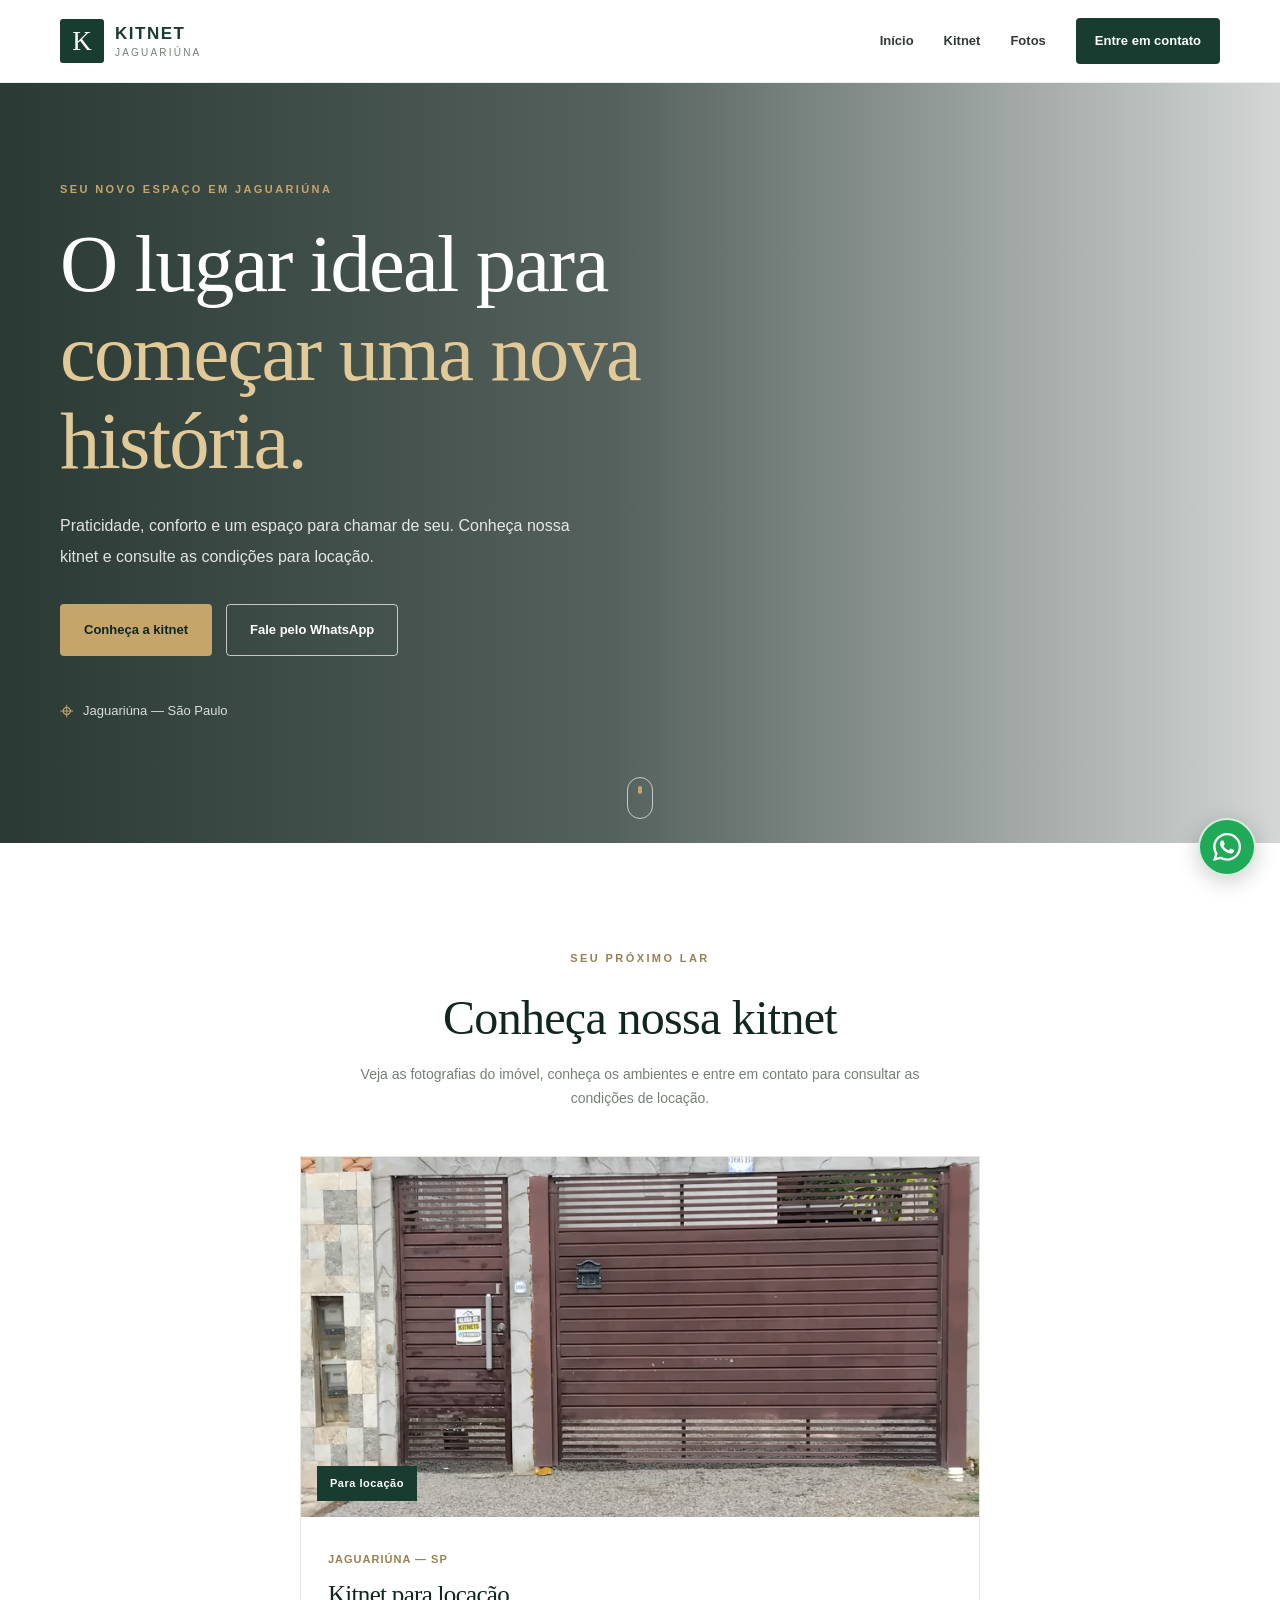
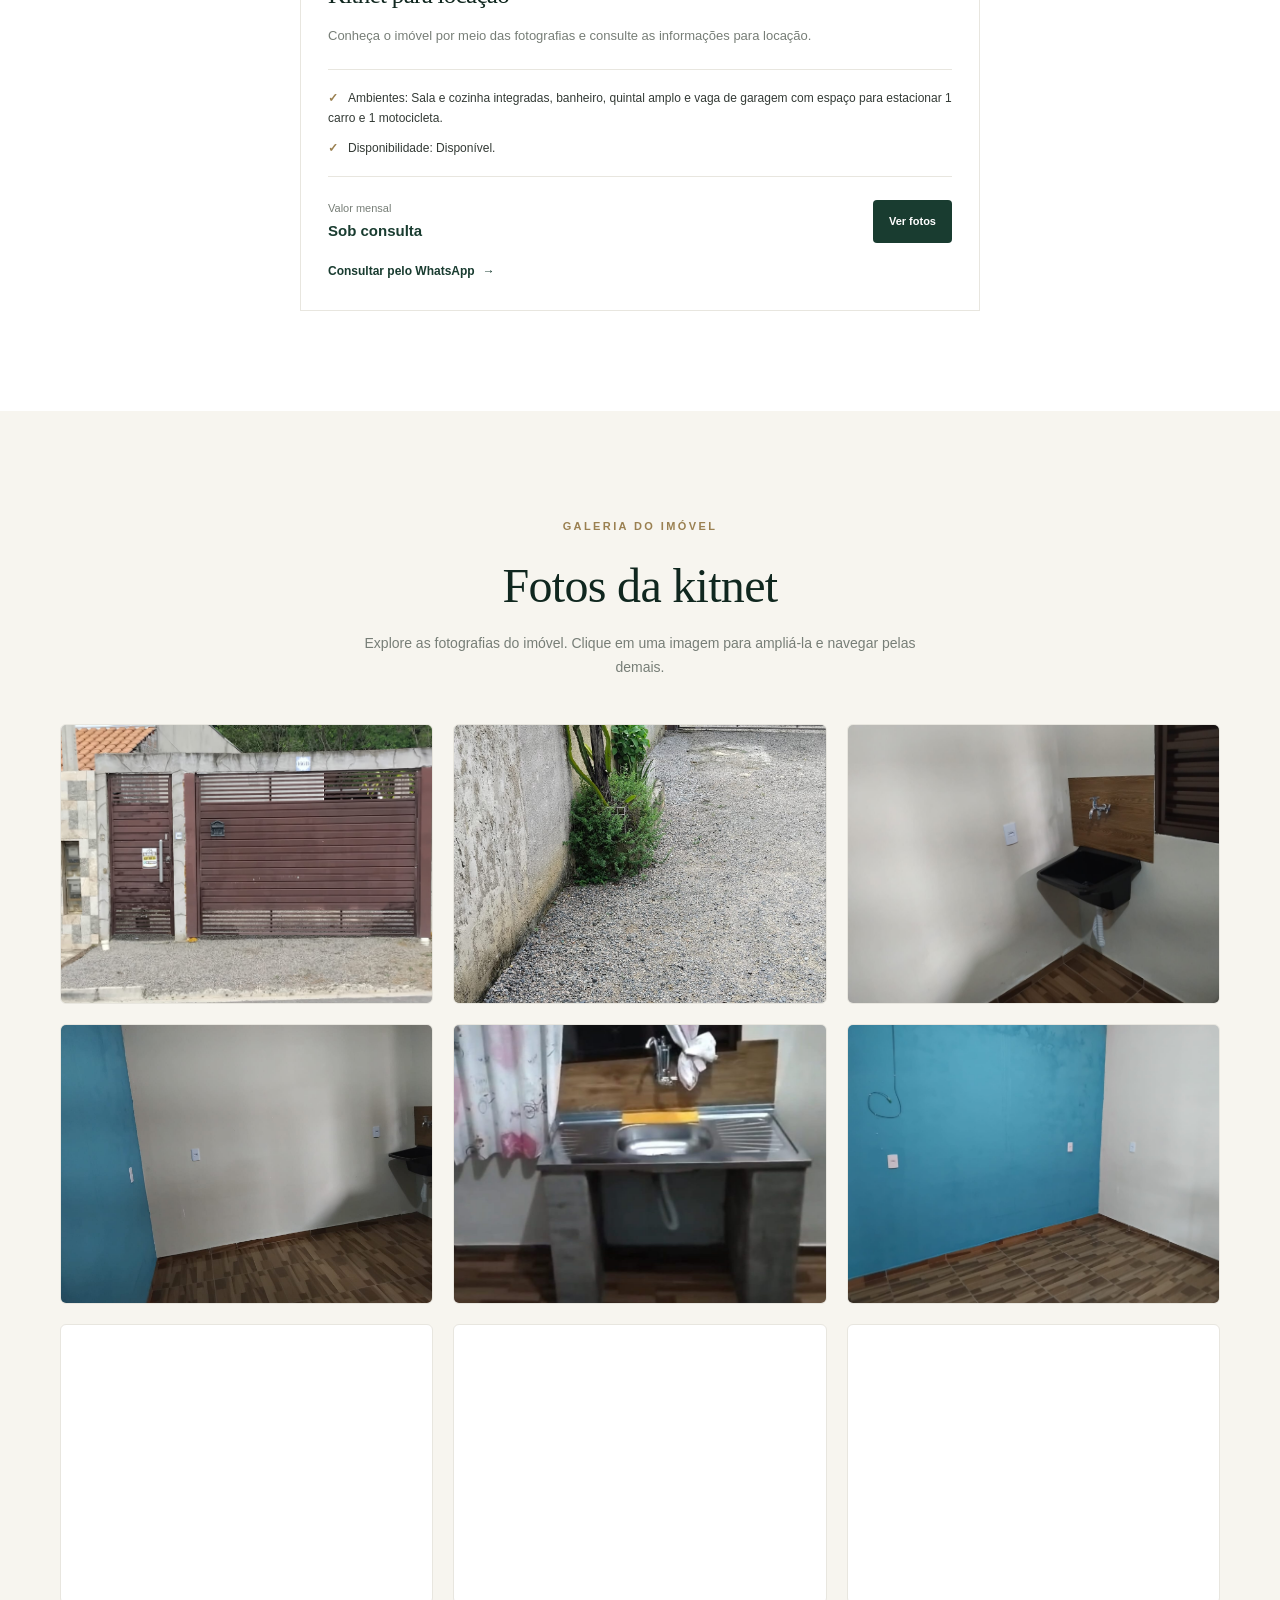
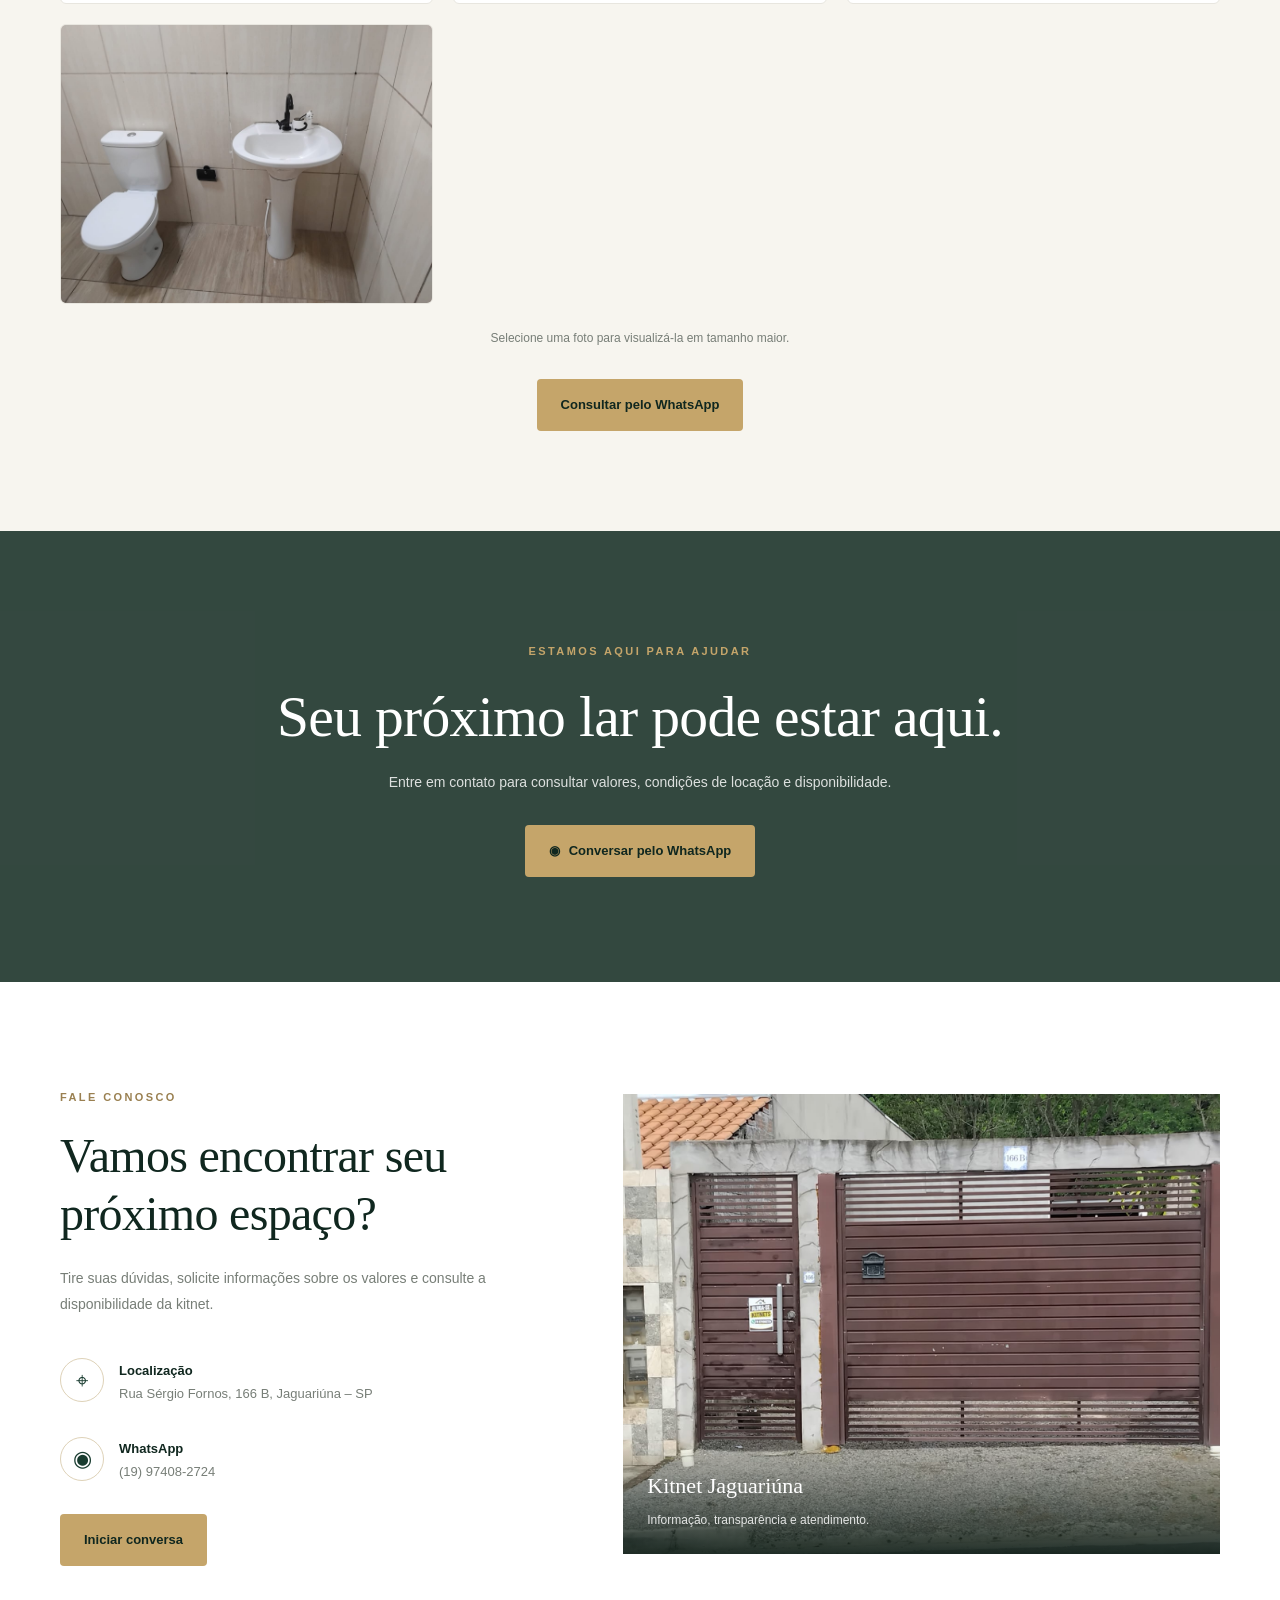
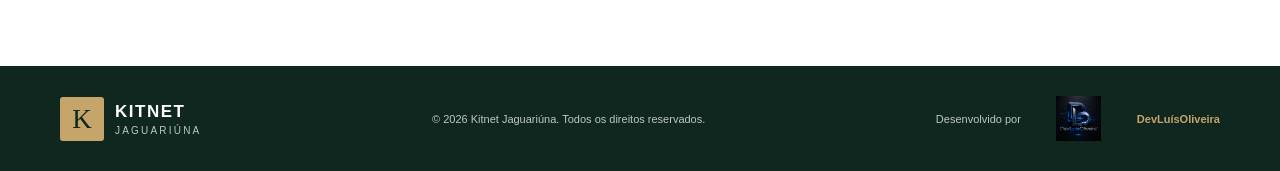
==== index.html @ 15547a01 "Publicação inicial do site Kitnet Jaguariúna" ====
<!DOCTYPE html>
<html lang="pt-BR">
<head>
  <meta charset="UTF-8">
  <meta name="viewport" content="width=device-width, initial-scale=1.0">
  <link rel="icon" type="image/jpeg" sizes="32x32" href="images/DevLuisOliveira.png">

  <title>Kitnet Jaguariúna | Seu próximo lar</title>

  <meta
    name="description"
    content="Conheça nossa kitnet para locação em Jaguariúna, SP. Confira as fotos e consulte as condições de locação pelo WhatsApp."
  >

  <meta name="theme-color" content="#14231e">

  <link rel="stylesheet" href="style.css">
  <script src="script.js" defer></script>
</head>

<body>

  <!-- CABEÇALHO -->
  <header class="header" id="topo">
    <div class="container header-content">

      <a href="#inicio" class="logo" aria-label="Kitnet Jaguariúna - Início">
        <span class="logo-icon">K</span>
        <span>
          <strong>KITNET</strong>
          <small>JAGUARIÚNA</small>
        </span>
      </a>

      <button
        type="button"
        class="menu-toggle"
        id="menu-toggle"
        aria-label="Abrir menu"
        aria-expanded="false"
        aria-controls="nav-menu"
      >
        <span></span>
        <span></span>
        <span></span>
      </button>

      <nav class="nav-menu" id="nav-menu" aria-label="Navegação principal">
        <a href="#inicio">Início</a>
        <a href="#imoveis">Kitnet</a>
        <a href="#galeria">Fotos</a>
        <a href="#contato" class="nav-contact">Entre em contato</a>
      </nav>

    </div>
  </header>

  <main>

    <!-- DESTAQUE PRINCIPAL -->
    <section class="hero parallax" id="inicio">
      <div class="hero-overlay"></div>

      <div class="container hero-content">

        <span class="eyebrow">SEU NOVO ESPAÇO EM JAGUARIÚNA</span>

        <h1>
          O lugar ideal para
          <span>começar uma nova história.</span>
        </h1>

        <p>
          Praticidade, conforto e um espaço para chamar de seu.
          Conheça nossa kitnet e consulte as condições para locação.
        </p>

        <div class="hero-buttons">

          <a href="#imoveis" class="btn btn-primary">
            Conheça a kitnet
          </a>

          <a
            href="https://wa.me/5519974082724"
            class="btn btn-outline"
            target="_blank"
            rel="noopener noreferrer"
          >
            Fale pelo WhatsApp
          </a>

        </div>

        <div class="hero-location">
          <span aria-hidden="true">⌖</span>
          Jaguariúna — São Paulo
        </div>

      </div>

      <a
        href="#imoveis"
        class="scroll-indicator"
        aria-label="Conhecer a kitnet"
      >
        <span></span>
      </a>
    </section>

    <!-- ÚNICA KITNET PARA LOCAÇÃO -->
    <section class="section properties-section" id="imoveis">
      <div class="container">

        <div class="section-heading">
          <span class="eyebrow eyebrow-dark">SEU PRÓXIMO LAR</span>

          <h2>Conheça nossa kitnet</h2>

          <p>
            Veja as fotografias do imóvel, conheça os ambientes
            e entre em contato para consultar as condições de locação.
          </p>
        </div>

        <div class="properties-grid">

          <article class="property-card">

            <a
              href="#galeria"
              class="property-image"
              aria-label="Ver todas as fotos da kitnet"
            >
              <img
                src="images/kitnet1.jpg"
                alt="Kitnet para locação em Jaguariúna"
                loading="lazy"
              >

              <span class="property-label">Para locação</span>
            </a>

            <div class="property-content">

              <span class="property-location">
                Jaguariúna — SP
              </span>

              <h3>Kitnet para locação</h3>

              <p>
                Conheça o imóvel por meio das fotografias
                e consulte as informações para locação.
              </p>

              <ul class="property-details">
                <li>Ambientes: Sala e cozinha integradas, banheiro, quintal amplo e vaga de garagem com espaço para estacionar 1 carro e 1 motocicleta.</li>
                <li>Disponibilidade: Disponível.</li>
              </ul>

              <div class="property-footer">

                <div class="property-price">
                  <small>Valor mensal</small>
                  <strong>Sob consulta</strong>
                </div>

                <a class="btn btn-card" href="#galeria">
                  Ver fotos
                </a>

              </div>

              <a
                class="text-link"
                href="https://wa.me/5519974082724?text=Ol%C3%A1%21%20Gostaria%20de%20informa%C3%A7%C3%B5es%20sobre%20a%20kitnet%20em%20Jaguari%C3%BAna."
                target="_blank"
                rel="noopener noreferrer"
              >
                Consultar pelo WhatsApp <span>→</span>
              </a>

            </div>
          </article>

        </div>
      </div>
    </section>

    <!-- GALERIA DE FOTOS -->
    <section class="section gallery-section" id="galeria">
      <div class="container">

        <div class="section-heading">
          <span class="eyebrow eyebrow-dark">GALERIA DO IMÓVEL</span>

          <h2>Fotos da kitnet</h2>

          <p>
            Explore as fotografias do imóvel.
            Clique em uma imagem para ampliá-la e navegar pelas demais.
          </p>
        </div>

        <!-- O JavaScript adiciona as sete fotos automaticamente aqui. -->
        <div
          id="gallery-grid"
          class="gallery-grid"
          aria-label="Fotografias da kitnet"
        ></div>

        <p class="gallery-note">
          Selecione uma foto para visualizá-la em tamanho maior.
        </p>

        <div style="text-align: center; margin-top: 30px;">
          <a
            href="https://wa.me/5519974082724?text=Ol%C3%A1%21%20Gostaria%20de%20informa%C3%A7%C3%B5es%20sobre%20a%20kitnet%20em%20Jaguari%C3%BAna."
            class="btn btn-primary"
            target="_blank"
            rel="noopener noreferrer"
          >
            Consultar pelo WhatsApp
          </a>
        </div>

      </div>
    </section>

    <!-- VISUALIZADOR DE FOTOS AMPLIADAS -->
    <div
      id="photo-viewer"
      class="photo-viewer"
      role="dialog"
      aria-modal="true"
      aria-label="Visualizador de fotos da kitnet"
      aria-hidden="true"
      hidden
    >

      <button
        type="button"
        id="photo-close"
        class="photo-close"
        aria-label="Fechar foto"
      >×</button>

      <button
        type="button"
        id="photo-prev"
        class="photo-nav photo-prev"
        aria-label="Foto anterior"
      >&#10094;</button>

      <figure class="photo-figure">

        <img id="photo-large" src="" alt="">

        <figcaption id="photo-counter"></figcaption>

      </figure>

      <button
        type="button"
        id="photo-next"
        class="photo-nav photo-next"
        aria-label="Próxima foto"
      >&#10095;</button>

    </div>

    <!-- CHAMADA PARA CONTATO -->
    <section class="contact-banner parallax">
      <div class="contact-banner-overlay"></div>

      <div class="container contact-banner-content">

        <span class="eyebrow">ESTAMOS AQUI PARA AJUDAR</span>

        <h2>Seu próximo lar pode estar aqui.</h2>

        <p>
          Entre em contato para consultar valores,
          condições de locação e disponibilidade.
        </p>

        <a
          href="https://wa.me/5519974082724?text=Ol%C3%A1%21%20Gostaria%20de%20informa%C3%A7%C3%B5es%20sobre%20a%20kitnet%20em%20Jaguari%C3%BAna."
          class="btn btn-primary"
          target="_blank"
          rel="noopener noreferrer"
        >
          <span aria-hidden="true">◉</span>
          Conversar pelo WhatsApp
        </a>

      </div>
    </section>

    <!-- CONTATO -->
    <section class="section contact-section" id="contato">
      <div class="container contact-grid">

        <div class="contact-info">

          <span class="eyebrow eyebrow-dark">FALE CONOSCO</span>

          <h2>Vamos encontrar seu próximo espaço?</h2>

          <p>
            Tire suas dúvidas, solicite informações sobre os valores
            e consulte a disponibilidade da kitnet.
          </p>

          <!-- LOCALIZAÇÃO CLICÁVEL: ABRE O GOOGLE MAPS -->
          <a
            href="https://www.google.com/maps/search/?api=1&query=Rua+Sergio+Fornos%2C+166+B%2C+Jaguariuna%2C+SP"
            class="contact-detail location-link"
            target="_blank"
            rel="noopener noreferrer"
            aria-label="Abrir Rua Sérgio Fornos, 166 B, Jaguariúna, SP no Google Maps"
          >
            <span class="contact-icon" aria-hidden="true">⌖</span>

            <div>
              <strong>Localização</strong>
              <p>Rua Sérgio Fornos, 166 B, Jaguariúna – SP</p>
            </div>
          </a>

          <!-- WHATSAPP -->
          <div class="contact-detail">
            <span class="contact-icon" aria-hidden="true">◉</span>

            <div>
              <strong>WhatsApp</strong>
              <p>(19) 97408-2724</p>
            </div>
          </div>

          <a
            href="https://wa.me/5519974082724"
            class="btn btn-primary"
            target="_blank"
            rel="noopener noreferrer"
          >
            Iniciar conversa
          </a>

        </div>

        <div class="contact-image">

          <img
            src="images/kitnet1.jpg"
            alt="Foto da kitnet para locação em Jaguariúna"
            loading="lazy"
          >

          <div class="contact-image-caption">
            <strong>Kitnet Jaguariúna</strong>
            <span>Informação, transparência e atendimento.</span>
          </div>

        </div>

      </div>
    </section>

  </main>

  <!-- RODAPÉ -->
  <footer class="footer">
    <div class="container footer-content">

      <a href="#inicio" class="logo footer-logo">
        <span class="logo-icon">K</span>

        <span>
          <strong>KITNET</strong>
          <small>JAGUARIÚNA</small>
        </span>
      </a>

      <p>
        © <span id="current-year"></span>
        Kitnet Jaguariúna. Todos os direitos reservados.
      </p>

      <a
        href="https://webdevluisoliveira.vercel.app/"
        target="_blank"
        rel="noopener noreferrer"
        class="footer-credit developer-credit"
        aria-label="Portfólio do desenvolvedor DevLuisOliveira"
      >
        Desenvolvido por

        <img
          src="images/DevLuisOliveira.png"
          alt="Logotipo DevLuisOliveira"
          loading="lazy"
        >

        <strong>DevLuísOliveira</strong>
      </a>

    </div>
  </footer>

  <!-- BOTÃO FLUTUANTE DO WHATSAPP -->
  <a
    href="https://wa.me/5519974082724?text=Ol%C3%A1%21%20Vim%20pelo%20site%20Kitnet%20Jaguari%C3%BAna."
    class="whatsapp-float"
    target="_blank"
    rel="noopener noreferrer"
    aria-label="Entre em contato pelo WhatsApp"
  >

    <svg
      viewBox="0 0 24 24"
      width="27"
      height="27"
      fill="currentColor"
      aria-hidden="true"
    >
      <path d="M20.52 3.48A11.83 11.83 0 0 0 12.08 0C5.5 0 .15 5.35.15 11.93c0 2.1.55 4.15 1.6 5.96L0 24l6.28-1.65a11.9 11.9 0 0 0 5.79 1.47h.01c6.58 0 11.93-5.35 11.93-11.93 0-3.19-1.24-6.19-3.49-8.41ZM12.08 21.8a9.87 9.87 0 0 1-5.03-1.38l-.36-.21-3.73.98.99-3.64-.24-.37a9.83 9.83 0 0 1-1.51-5.25c0-5.46 4.44-9.9 9.9-9.9a9.82 9.82 0 0 1 7 2.9 9.82 9.82 0 0 1 2.9 7c0 5.46-4.44 9.87-9.92 9.87Zm5.43-7.4c-.3-.15-1.77-.87-2.04-.97-.27-.1-.47-.15-.67.15-.2.3-.77.97-.95 1.17-.17.2-.35.22-.65.07-.3-.15-1.26-.46-2.4-1.47-.88-.78-1.48-1.75-1.65-2.05-.18-.3-.02-.46.13-.61.13-.13.3-.35.45-.52.15-.18.2-.3.3-.5.1-.2.05-.37-.03-.52-.08-.15-.67-1.62-.92-2.22-.24-.58-.49-.5-.67-.51h-.57c-.2 0-.52.07-.8.37-.28.3-1.04 1.02-1.04 2.49s1.07 2.89 1.22 3.09c.15.2 2.1 3.2 5.08 4.48.71.3 1.27.48 1.7.61.71.23 1.36.2 1.87.12.57-.08 1.77-.72 2.02-1.42.25-.7.25-1.3.17-1.42-.07-.13-.27-.2-.57-.35Z"/>
    </svg>

  </a>

</body>
</html>
---- style.css ----
/* =========================================
   KITNET JAGUARIÚNA
   Desenvolvido por DevLuisOliveira
   CSS alinhado ao index.html + galeria
========================================= */

/* 1. CONFIGURAÇÕES GERAIS */

:root {
  --green: #193c30;
  --green-dark: #10271f;
  --green-light: #285542;
  --gold: #c5a56a;
  --cream: #f7f5ef;
  --white: #ffffff;
  --text: #333a35;
  --muted: #777e77;
  --border: #e8e6df;
  --shadow: 0 15px 45px rgba(20, 40, 30, 0.09);
  --radius: 12px;
  --container: 1160px;
}

* {
  box-sizing: border-box;
  margin: 0;
  padding: 0;
}

html {
  scroll-behavior: smooth;
  scroll-padding-top: 90px;
}

body {
  font-family: Arial, Helvetica, sans-serif;
  color: var(--text);
  background: var(--white);
  line-height: 1.7;
  overflow-x: hidden;
}

img {
  display: block;
  max-width: 100%;
  height: auto;
}

a {
  color: inherit;
  text-decoration: none;
  -webkit-tap-highlight-color: transparent;
}

button {
  font: inherit;
  -webkit-tap-highlight-color: transparent;
}

.container {
  width: min(var(--container), calc(100% - 48px));
  margin-inline: auto;
}

.section {
  padding: 100px 0;
}

h1,
h2,
h3 {
  line-height: 1.2;
  letter-spacing: -0.7px;
}

h2 {
  font-size: clamp(2rem, 4vw, 3rem);
  font-weight: 700;
}

p {
  color: var(--muted);
}

::selection {
  background: var(--gold);
  color: var(--green-dark);
}


/* 2. CABEÇALHO */

.header {
  position: sticky;
  top: 0;
  z-index: 1000;
  background: rgba(255, 255, 255, 0.97);
  border-bottom: 1px solid rgba(20, 40, 30, 0.08);
  backdrop-filter: blur(12px);
}

.header-content {
  min-height: 82px;
  display: flex;
  align-items: center;
  justify-content: space-between;
  gap: 28px;
}

.logo {
  display: inline-flex;
  align-items: center;
  gap: 11px;
  flex-shrink: 0;
}

.logo-icon {
  width: 44px;
  height: 44px;
  display: grid;
  place-items: center;
  background: var(--green);
  color: var(--white);
  font-family: Georgia, serif;
  font-size: 27px;
  border-radius: 3px;
}

.logo > span:last-child {
  display: flex;
  flex-direction: column;
  line-height: 1.25;
}

.logo strong {
  color: var(--green);
  font-size: 17px;
  letter-spacing: 1.5px;
}

.logo small {
  margin-top: 3px;
  color: var(--muted);
  font-size: 10px;
  letter-spacing: 2.2px;
}

.nav-menu {
  display: flex;
  align-items: center;
  gap: 30px;
}

.nav-menu > a {
  font-size: 13px;
  font-weight: 600;
  color: var(--text);
  transition: color 0.25s ease;
}

.nav-menu > a:hover {
  color: var(--gold);
}

.nav-menu .nav-contact {
  padding: 12px 19px;
  color: var(--white);
  background: var(--green);
  border-radius: 4px;
}

.nav-menu .nav-contact:hover {
  color: var(--white);
  background: var(--green-light);
}

.menu-toggle {
  display: none;
  width: 44px;
  height: 44px;
  padding: 10px;
  border: 1px solid var(--border);
  border-radius: 5px;
  background: var(--white);
  cursor: pointer;
}

.menu-toggle span {
  display: block;
  width: 22px;
  height: 2px;
  margin: 5px auto;
  background: var(--green);
  transition: transform 0.25s ease, opacity 0.25s ease;
}

.menu-toggle.active span:first-child {
  transform: translateY(7px) rotate(45deg);
}

.menu-toggle.active span:nth-child(2) {
  opacity: 0;
}

.menu-toggle.active span:last-child {
  transform: translateY(-7px) rotate(-45deg);
}


/* 3. CAPA PRINCIPAL */

.parallax {
  background-repeat: no-repeat;
  background-position: center;
  background-size: cover;
  background-attachment: fixed;
}

.hero {
  position: relative;
  min-height: min(760px, calc(100svh - 82px));
  display: flex;
  align-items: center;
  background-image: url("https://images.unsplash.com/photo-1600607687939-ce8a6c25118c?auto=format&fit=crop&w=2000&q=90");
  color: var(--white);
  isolation: isolate;
}

.hero-overlay {
  position: absolute;
  inset: 0;
  z-index: -1;
  background: linear-gradient(
    90deg,
    rgba(12, 30, 23, 0.88) 0%,
    rgba(12, 30, 23, 0.70) 48%,
    rgba(12, 30, 23, 0.18) 100%
  );
}

.hero-content {
  padding-top: 70px;
  padding-bottom: 90px;
}

.eyebrow {
  display: inline-block;
  margin-bottom: 20px;
  color: var(--gold);
  font-size: 11px;
  font-weight: 700;
  letter-spacing: 2.4px;
  line-height: 1.8;
}

.hero h1 {
  max-width: 750px;
  margin-bottom: 25px;
  color: var(--white);
  font-family: Georgia, "Times New Roman", serif;
  font-size: clamp(2.7rem, 6.3vw, 5.1rem);
  font-weight: 400;
  line-height: 1.1;
  letter-spacing: -1.8px;
}

.hero h1 span {
  display: block;
  color: #e1c998;
}

.hero-content > p {
  max-width: 550px;
  margin-bottom: 32px;
  color: rgba(255, 255, 255, 0.86);
  font-size: 16px;
  line-height: 1.9;
}

.hero-buttons {
  display: flex;
  flex-wrap: wrap;
  gap: 14px;
}

.btn {
  min-height: 50px;
  display: inline-flex;
  align-items: center;
  justify-content: center;
  gap: 9px;
  padding: 14px 23px;
  border: 1px solid transparent;
  border-radius: 4px;
  font-size: 13px;
  font-weight: 700;
  text-align: center;
  cursor: pointer;
  transition:
    background 0.25s ease,
    color 0.25s ease,
    border-color 0.25s ease,
    transform 0.25s ease;
}

.btn:hover {
  transform: translateY(-2px);
}

.btn-primary {
  color: var(--green-dark);
  background: var(--gold);
}

.btn-primary:hover {
  background: #d7bd8a;
}

.btn-outline {
  color: var(--white);
  border-color: rgba(255, 255, 255, 0.7);
  background: transparent;
}

.btn-outline:hover {
  color: var(--green-dark);
  background: var(--white);
}

.hero-location {
  display: flex;
  align-items: center;
  gap: 9px;
  margin-top: 35px;
  color: rgba(255, 255, 255, 0.82);
  font-size: 13px;
}

.hero-location span {
  color: var(--gold);
  font-size: 24px;
}

.scroll-indicator {
  position: absolute;
  bottom: 24px;
  left: 50%;
  width: 26px;
  height: 42px;
  border: 1px solid rgba(255, 255, 255, 0.65);
  border-radius: 20px;
  transform: translateX(-50%);
}

.scroll-indicator span {
  position: absolute;
  top: 8px;
  left: 50%;
  width: 4px;
  height: 8px;
  border-radius: 4px;
  background: var(--gold);
  transform: translateX(-50%);
  animation: scroll-down 1.5s infinite;
}

@keyframes scroll-down {
  0% {
    opacity: 0;
    transform: translate(-50%, 0);
  }

  40% {
    opacity: 1;
  }

  100% {
    opacity: 0;
    transform: translate(-50%, 13px);
  }
}


/* 4. TÍTULOS DE SEÇÃO */

.section-heading {
  max-width: 720px;
  margin: 0 auto 45px;
  text-align: center;
}

.section-heading h2 {
  margin-bottom: 17px;
  color: var(--green-dark);
  font-family: Georgia, "Times New Roman", serif;
  font-weight: 400;
}

.section-heading p {
  max-width: 570px;
  margin: 0 auto;
  font-size: 14px;
}

.eyebrow-dark {
  color: #9a8051;
}


/* 5. CARTÃO DA KITNET */

.properties-section {
  background: var(--white);
}

.properties-grid {
  display: grid;
  grid-template-columns: minmax(0, 680px);
  justify-content: center;
  gap: 30px;
}

.property-card {
  overflow: hidden;
  border: 1px solid var(--border);
  background: var(--white);
  transition:
    transform 0.3s ease,
    box-shadow 0.3s ease;
}

.property-card:hover {
  transform: translateY(-5px);
  box-shadow: var(--shadow);
}

.property-image {
  position: relative;
  overflow: hidden;
  background: var(--cream);
}

.property-image img {
  width: 100%;
  height: 360px;
  object-fit: cover;
  transition: transform 0.5s ease;
}

.property-card:hover .property-image img {
  transform: scale(1.04);
}

.property-label {
  position: absolute;
  bottom: 16px;
  left: 16px;
  padding: 8px 13px;
  background: var(--green);
  color: var(--white);
  font-size: 11px;
  font-weight: 700;
  letter-spacing: 0.5px;
}

.property-content {
  padding: 27px;
}

.property-location {
  color: #9a8051;
  font-size: 11px;
  font-weight: 700;
  letter-spacing: 1px;
  text-transform: uppercase;
}

.property-content h3 {
  margin: 9px 0 14px;
  color: var(--green-dark);
  font-family: Georgia, serif;
  font-size: 25px;
  font-weight: 400;
}

.property-content > p {
  margin-bottom: 20px;
  font-size: 13px;
  line-height: 1.9;
}

.property-details {
  display: grid;
  gap: 9px;
  padding: 18px 0;
  border-top: 1px solid var(--border);
  border-bottom: 1px solid var(--border);
  list-style: none;
}

.property-details li {
  color: var(--text);
  font-size: 12px;
}

.property-details li::before {
  content: "✓";
  margin-right: 10px;
  color: #9a8051;
  font-weight: 700;
}

.property-footer {
  display: flex;
  align-items: center;
  justify-content: space-between;
  gap: 15px;
  padding-top: 22px;
}

.property-price {
  display: flex;
  flex-direction: column;
}

.property-price small {
  color: var(--muted);
  font-size: 11px;
}

.property-price strong {
  color: var(--green);
  font-size: 15px;
}

.btn-card {
  min-height: 43px;
  padding: 10px 15px;
  color: var(--white);
  background: var(--green);
  font-size: 11px;
}

.btn-card:hover {
  background: var(--green-light);
}

.properties-note {
  margin-top: 28px;
  font-size: 11px;
  text-align: center;
}

.text-link {
  display: inline-flex;
  align-items: center;
  gap: 8px;
  margin-top: 18px;
  color: var(--green);
  font-size: 12px;
  font-weight: 700;
  transition: color 0.2s ease;
}

.text-link:hover {
  color: var(--gold);
}


/* 6. GALERIA DE FOTOS */

.gallery-section {
  background: var(--cream);
}

.gallery-grid {
  display: grid;
  grid-template-columns: repeat(3, minmax(0, 1fr));
  gap: 20px;
}

.gallery-item {
  position: relative;
  overflow: hidden;
  padding: 0;
  border: 1px solid var(--border);
  border-radius: 6px;
  background: var(--white);
  cursor: pointer;
  aspect-ratio: 4 / 3;
}

.gallery-item img {
  width: 100%;
  height: 100%;
  object-fit: cover;
  transition: transform 0.35s ease;
}

.gallery-item:hover img,
.gallery-item:focus-visible img {
  transform: scale(1.06);
}

.gallery-item:focus-visible {
  outline: 3px solid var(--gold);
  outline-offset: 3px;
}

.gallery-note {
  margin-top: 24px;
  font-size: 12px;
  text-align: center;
}


/* Visualizador de fotos ampliadas */

.photo-viewer[hidden] {
  display: none !important;
}

.photo-viewer {
  position: fixed;
  inset: 0;
  z-index: 2000;
  display: flex;
  align-items: center;
  justify-content: center;
  padding: 65px 75px;
  background: rgba(0, 0, 0, 0.94);
}

.photo-figure {
  display: flex;
  flex-direction: column;
  align-items: center;
  gap: 14px;
  max-width: 100%;
  max-height: 100%;
}

.photo-figure img {
  display: block;
  max-width: 100%;
  max-height: calc(100vh - 150px);
  width: auto;
  height: auto;
  object-fit: contain;
}

.photo-figure figcaption {
  color: var(--white);
  font-size: 13px;
  text-align: center;
}

.photo-close,
.photo-nav {
  position: absolute;
  z-index: 2;
  display: grid;
  place-items: center;
  border: 0;
  color: var(--white);
  background: rgba(255, 255, 255, 0.12);
  cursor: pointer;
  transition: background 0.2s ease;
}

.photo-close:hover,
.photo-nav:hover {
  background: rgba(255, 255, 255, 0.25);
}

.photo-close {
  top: 18px;
  right: 24px;
  width: 46px;
  height: 46px;
  border-radius: 50%;
  font-size: 34px;
  line-height: 1;
}

.photo-nav {
  top: 50%;
  width: 48px;
  height: 58px;
  border-radius: 5px;
  font-size: 23px;
  transform: translateY(-50%);
}

.photo-prev {
  left: 18px;
}

.photo-next {
  right: 18px;
}


/* 7. BANNER DE CONTATO */

.contact-banner {
  position: relative;
  padding: 105px 0;
  background-image: url("https://images.unsplash.com/photo-1600607687920-4e2a09cf159d?auto=format&fit=crop&w=2000&q=90");
  background-position: center;
  background-size: cover;
  isolation: isolate;
}

.contact-banner-overlay {
  position: absolute;
  inset: 0;
  z-index: -1;
  background: rgba(13, 37, 27, 0.84);
}

.contact-banner-content {
  text-align: center;
}

.contact-banner h2 {
  max-width: 750px;
  margin: 0 auto 20px;
  color: var(--white);
  font-family: Georgia, serif;
  font-size: clamp(2.1rem, 4.5vw, 3.6rem);
  font-weight: 400;
}

.contact-banner p {
  max-width: 600px;
  margin: 0 auto 30px;
  color: rgba(255, 255, 255, 0.83);
  font-size: 14px;
}

.contact-banner .btn {
  display: inline-flex;
}


/* 8. CONTATO */

.contact-grid {
  display: grid;
  grid-template-columns: 0.9fr 1.1fr;
  align-items: center;
  gap: 75px;
}

.contact-info h2 {
  margin-bottom: 22px;
  color: var(--green-dark);
  font-family: Georgia, serif;
  font-weight: 400;
}

.contact-info > p {
  margin-bottom: 30px;
  font-size: 14px;
  line-height: 1.9;
}

.contact-detail {
  display: flex;
  align-items: center;
  gap: 15px;
  margin-bottom: 21px;
}

.contact-icon {
  width: 44px;
  height: 44px;
  display: grid;
  flex-shrink: 0;
  place-items: center;
  border: 1px solid #ded2b8;
  border-radius: 50%;
  color: var(--green);
  font-size: 22px;
}

.contact-detail strong {
  color: var(--green-dark);
  font-size: 13px;
}

.contact-detail p {
  font-size: 13px;
}

.contact-info > .btn {
  margin-top: 10px;
}

.contact-image {
  position: relative;
  min-width: 0;
  background: var(--cream);
}

.contact-image > img {
  width: 100%;
  height: 460px;
  object-fit: cover;
}

.contact-image-caption {
  position: absolute;
  right: 0;
  bottom: 0;
  left: 0;
  display: flex;
  flex-direction: column;
  gap: 5px;
  padding: 24px;
  background: linear-gradient(
    transparent,
    rgba(10, 25, 19, 0.9)
  );
  color: var(--white);
}

.contact-image-caption strong {
  font-family: Georgia, serif;
  font-size: 22px;
  font-weight: 400;
}

.contact-image-caption span {
  color: rgba(255, 255, 255, 0.85);
  font-size: 12px;
}


/* 9. RODAPÉ */

.footer {
  padding: 30px 0;
  background: var(--green-dark);
}

.footer-content {
  display: flex;
  align-items: center;
  justify-content: space-between;
  gap: 25px;
}

.footer-logo .logo-icon {
  color: var(--green-dark);
  background: var(--gold);
}

.footer-logo strong {
  color: var(--white);
}

.footer-logo small {
  color: #bdc8c0;
}

.footer-content > p {
  color: #bdc8c0;
  font-size: 11px;
  text-align: center;
}

.footer-credit {
  color: #bdc8c0;
  font-size: 11px;
}

.footer-credit strong {
  color: var(--gold);
}

.footer-developer-logo {
  width: 150px;
  max-width: 100%;
  height: auto;
  object-fit: contain;
  transition: transform 0.25s ease;
}

.footer-developer-logo:hover {
  transform: scale(1.04);
}

.developer-credit {
  display: flex;
  align-items: center;
  justify-content: center;
  gap: 8px;
  flex-wrap: wrap;
}

.developer-credit img {
  width: 100px;
  max-height: 45px;
  object-fit: contain;
}


/* 10. BOTÃO FLUTUANTE WHATSAPP */

.whatsapp-float {
  position: fixed;
  right: 24px;
  bottom: 24px;
  z-index: 900;
  width: 58px;
  height: 58px;
  display: grid;
  place-items: center;
  border: 2px solid rgba(255, 255, 255, 0.8);
  border-radius: 50%;
  background: #20a957;
  color: var(--white);
  box-shadow: 0 5px 22px rgba(0, 0, 0, 0.2);
  transition:
    transform 0.25s ease,
    background 0.25s ease;
}

.whatsapp-float:hover {
  transform: translateY(-4px);
  background: #168743;
}

.whatsapp-float svg {
  width: 28px;
  height: 28px;
}


/* 11. RESPONSIVIDADE: TABLETS */

@media (max-width: 950px) {
  .nav-menu {
    gap: 17px;
  }

  .nav-menu > a {
    font-size: 12px;
  }

  .contact-grid {
    gap: 45px;
  }

  .footer-content {
    flex-wrap: wrap;
  }
}


/* 12. RESPONSIVIDADE: CELULARES */

@media (max-width: 760px) {
  .container {
    width: min(calc(100% - 36px), var(--container));
  }

  .section {
    padding: 72px 0;
  }

  .header-content {
    min-height: 72px;
  }

  .menu-toggle {
    display: block;
  }

  .nav-menu {
    position: absolute;
    top: 100%;
    right: 0;
    left: 0;
    display: none;
    align-items: stretch;
    gap: 0;
    padding: 12px 18px 22px;
    border-bottom: 1px solid var(--border);
    background: var(--white);
    box-shadow: 0 14px 20px rgba(0, 0, 0, 0.06);
  }

  .nav-menu.open {
    display: flex;
    flex-direction: column;
  }

  .nav-menu > a {
    padding: 13px 8px;
    font-size: 14px;
  }

  .nav-menu .nav-contact {
    margin-top: 8px;
    padding: 13px;
    text-align: center;
  }

  .hero {
    min-height: min(740px, calc(100svh - 72px));
    background-attachment: scroll;
    background-position: center;
  }

  .hero-overlay {
    background: rgba(12, 30, 23, 0.73);
  }

  .hero-content {
    padding-top: 65px;
    padding-bottom: 85px;
  }

  .hero h1 {
    font-size: clamp(2.5rem, 10vw, 4rem);
  }

  .hero-content > p {
    font-size: 14px;
  }

  .hero-buttons {
    flex-direction: column;
    align-items: stretch;
    max-width: 340px;
  }

  .hero-buttons .btn {
    width: 100%;
  }

  .properties-grid {
    grid-template-columns: minmax(0, 1fr);
  }

  .property-image img {
    height: 260px;
  }

  .gallery-grid {
    grid-template-columns: repeat(2, minmax(0, 1fr));
    gap: 12px;
  }

  .contact-grid {
    grid-template-columns: 1fr;
    gap: 45px;
  }

  .contact-banner {
    padding: 75px 0;
    background-attachment: scroll;
  }

  .contact-image > img {
    height: 340px;
  }

  .footer-content {
    flex-direction: column;
    gap: 22px;
    text-align: center;
  }

  .footer-content > p {
    max-width: 300px;
  }

  .footer-developer-logo {
    width: 135px;
  }

  .whatsapp-float {
    right: 16px;
    bottom: 16px;
    width: 54px;
    height: 54px;
  }

  /* Visualizador de fotos no celular */

  .photo-viewer {
    padding: 65px 12px;
  }

  .photo-figure img {
    max-height: calc(100vh - 160px);
  }

  .photo-nav {
    top: auto;
    bottom: 12px;
    width: 48px;
    height: 44px;
    transform: none;
  }

  .photo-prev {
    left: calc(50% - 58px);
  }

  .photo-next {
    right: calc(50% - 58px);
  }

  .photo-close {
    top: 12px;
    right: 12px;
  }
}


/* 13. CELULARES PEQUENOS */

@media (max-width: 380px) {
  .container {
    width: calc(100% - 28px);
  }

  .logo strong {
    font-size: 15px;
  }

  .logo small {
    font-size: 9px;
  }

  .hero h1 {
    font-size: 2.35rem;
  }

  .property-footer {
    align-items: flex-start;
    flex-direction: column;
  }

  .property-footer .btn {
    width: 100%;
  }

  .gallery-grid {
    grid-template-columns: 1fr;
  }
}


/* 14. ACESSIBILIDADE: MENOS ANIMAÇÃO */

@media (prefers-reduced-motion: reduce) {
  *,
  *::before,
  *::after {
    scroll-behavior: auto !important;
    animation-duration: 0.01ms !important;
    animation-iteration-count: 1 !important;
    transition-duration: 0.01ms !important;
  }
}


/* 15. LOCALIZAÇÃO CLICÁVEL: GOOGLE MAPS */

.location-link {
  width: fit-content;
  max-width: 100%;
  padding: 8px;
  margin-left: -8px;
  border-radius: 6px;
  color: inherit;
  transition: background 0.2s ease;
}

.location-link:hover {
  background: var(--cream);
}

.location-link:hover strong {
  color: var(--green-light);
}

.location-link:focus-visible {
  outline: 2px solid var(--gold);
  outline-offset: 3px;
}

.location-link p {
  overflow-wrap: anywhere;
}
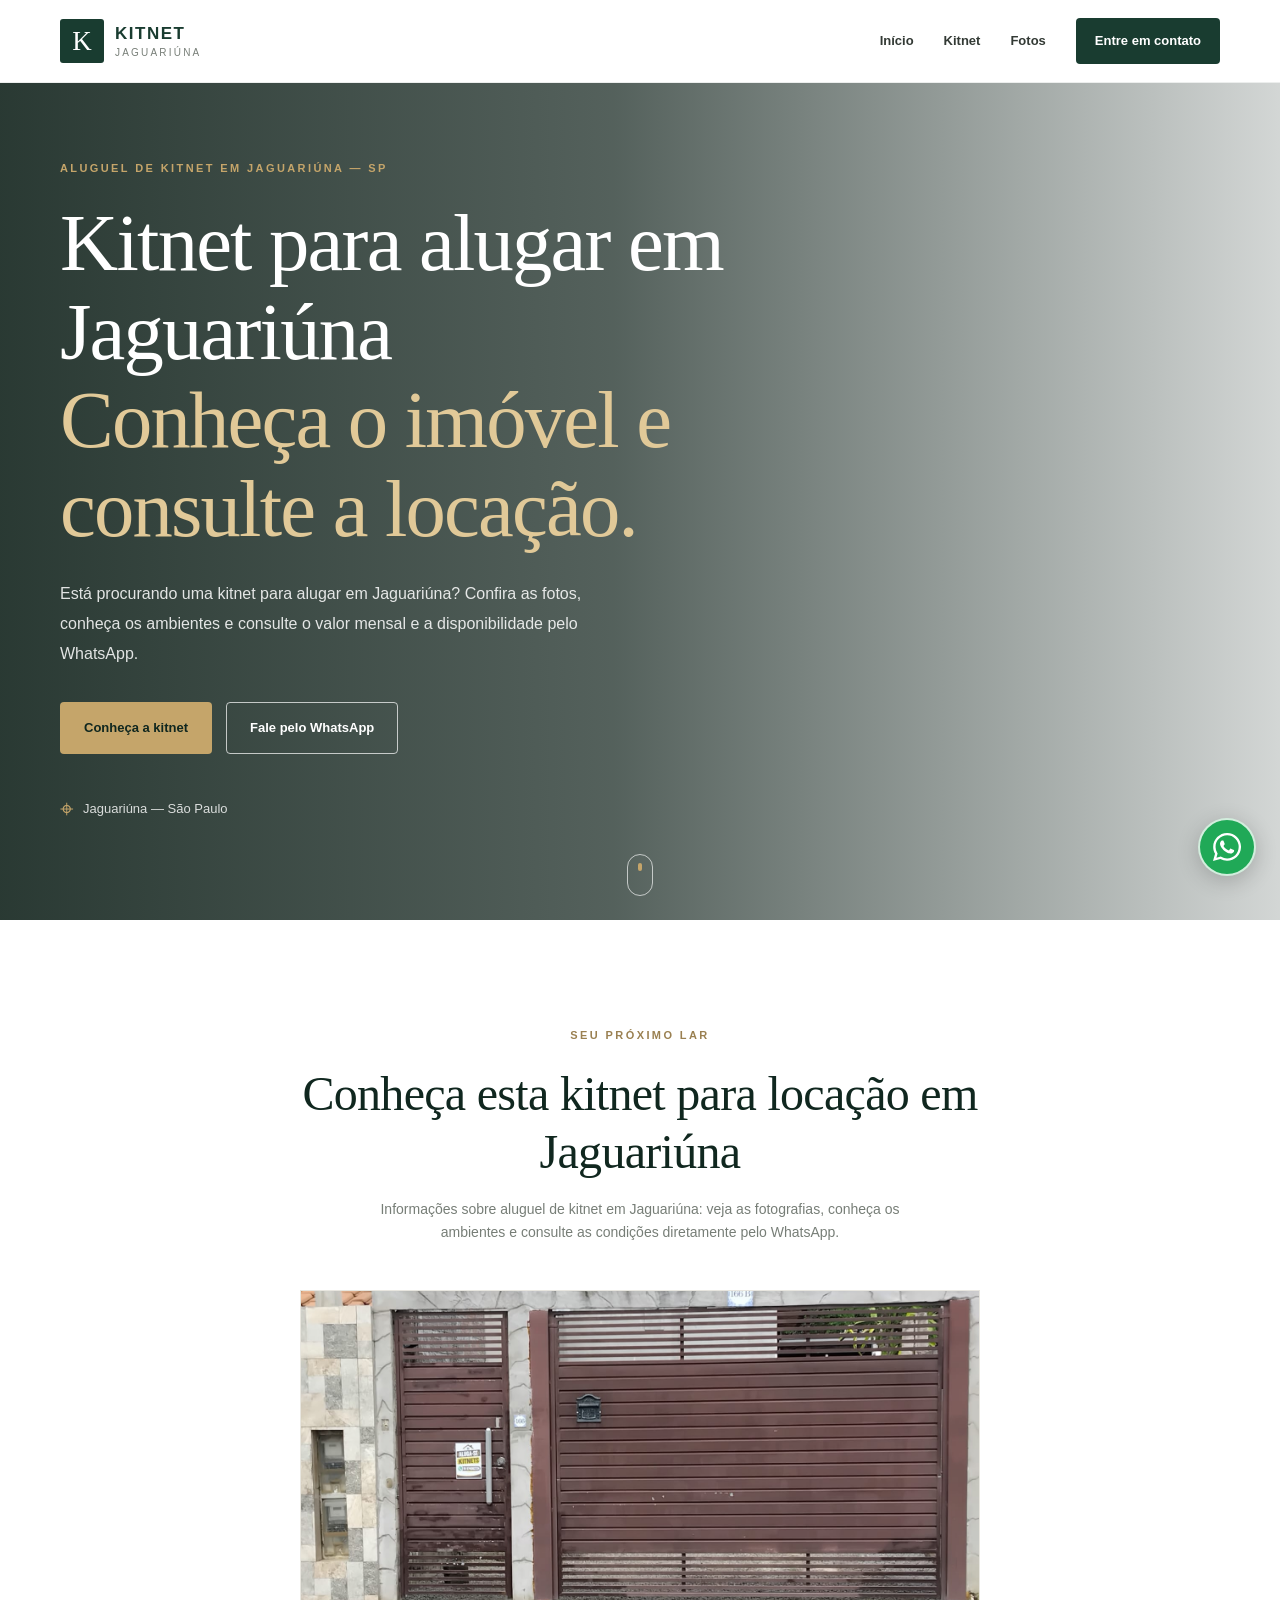
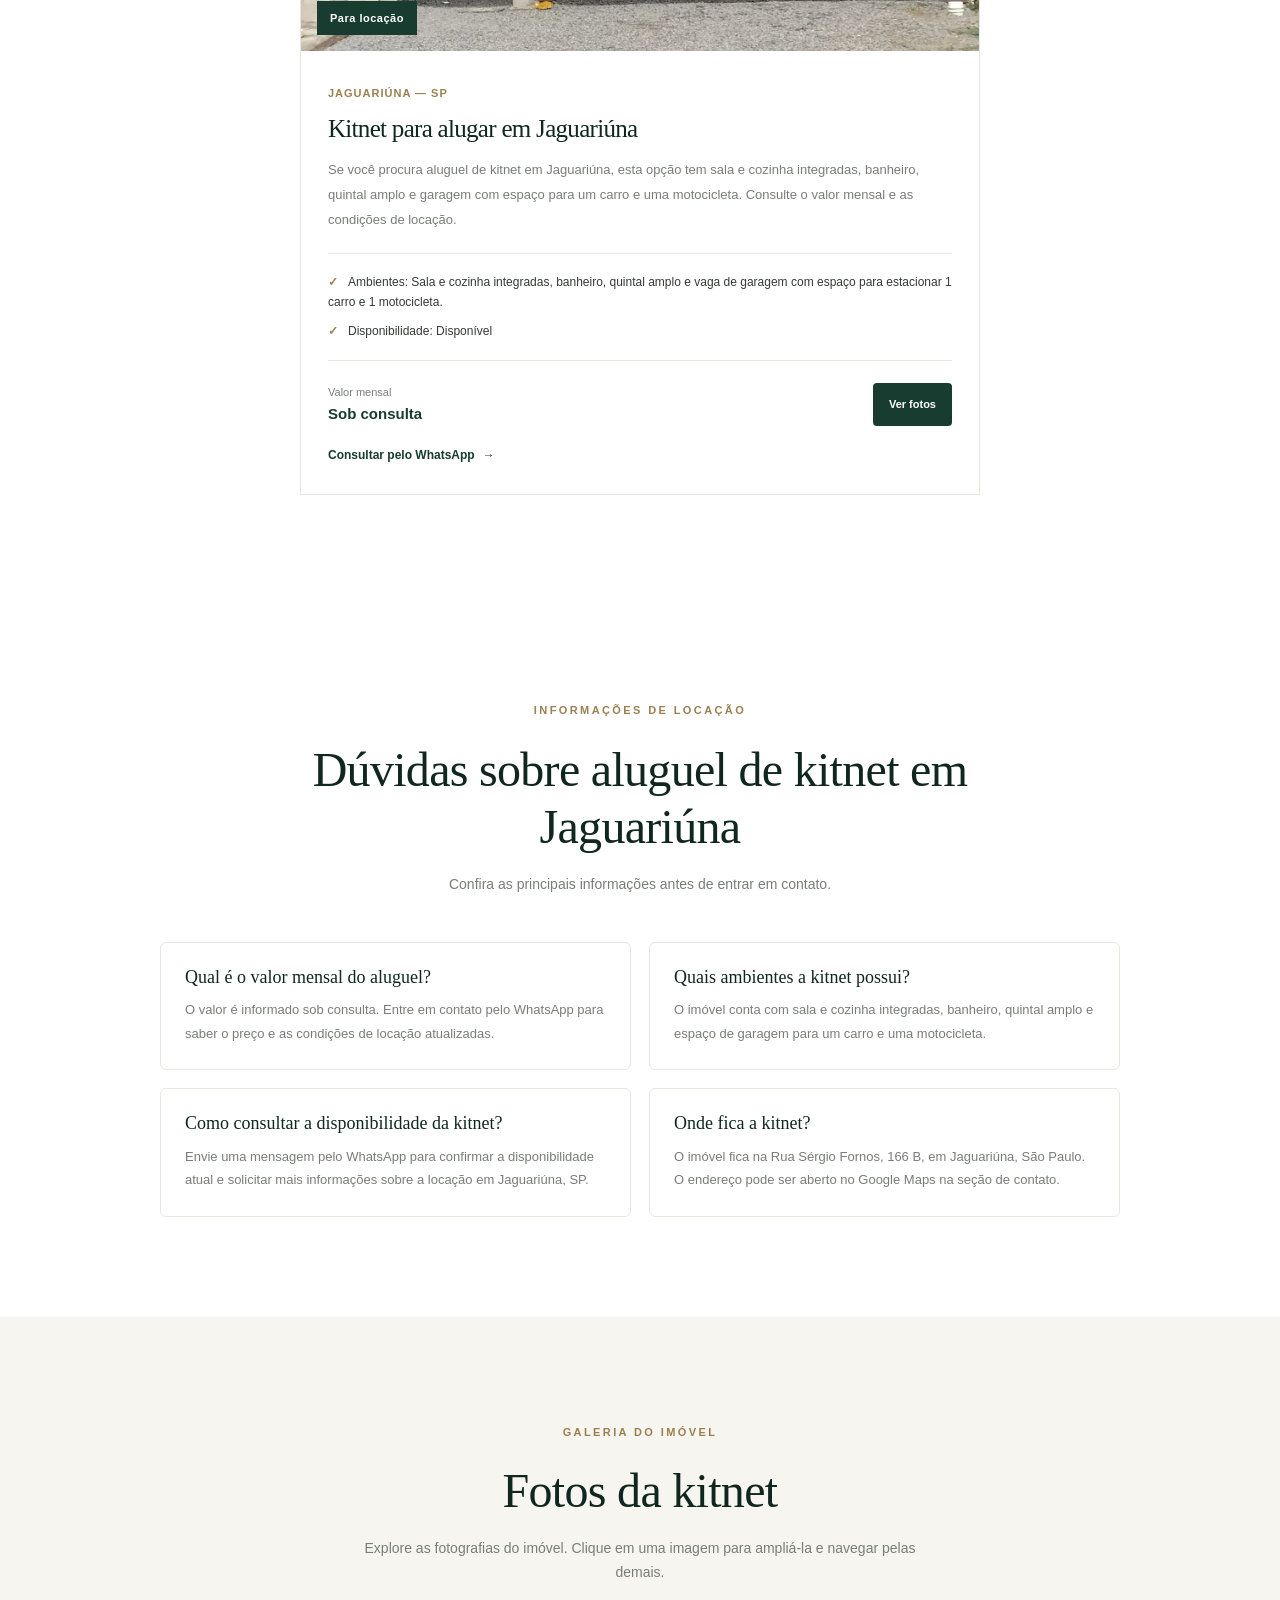
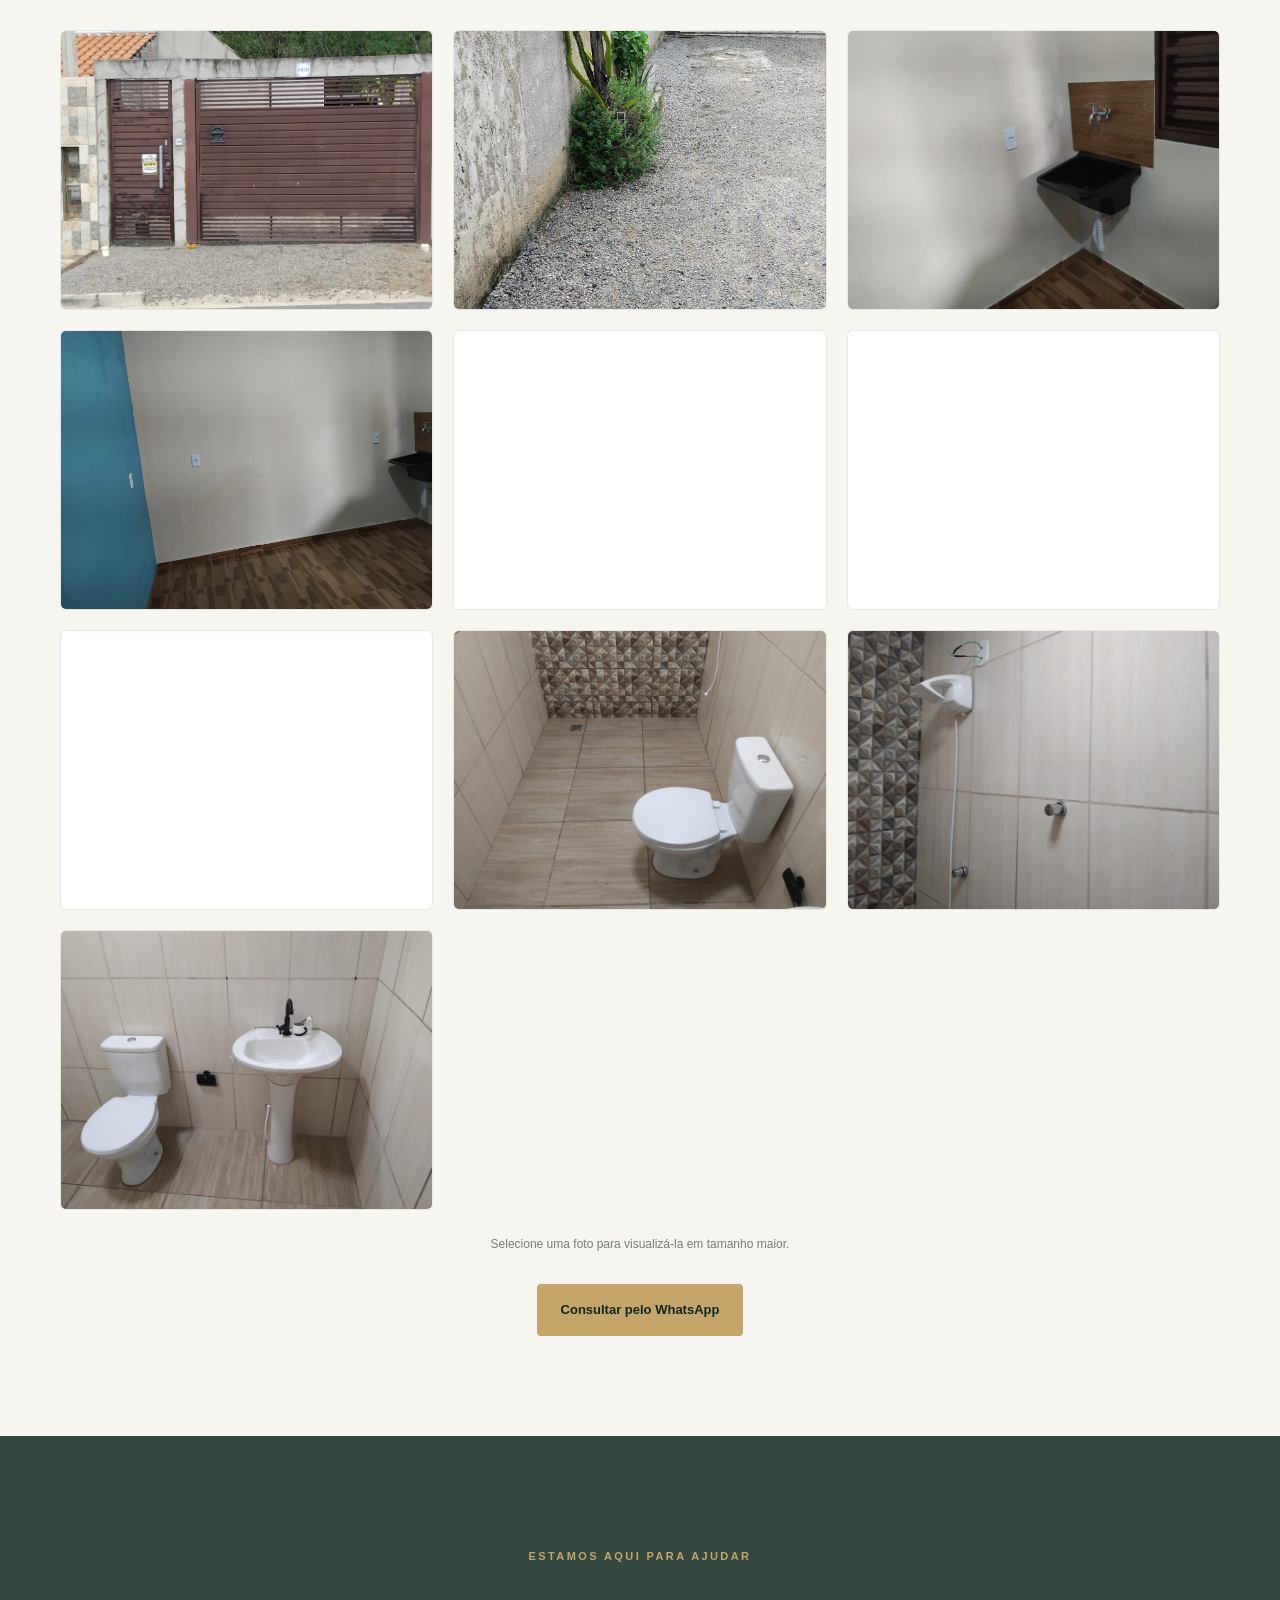
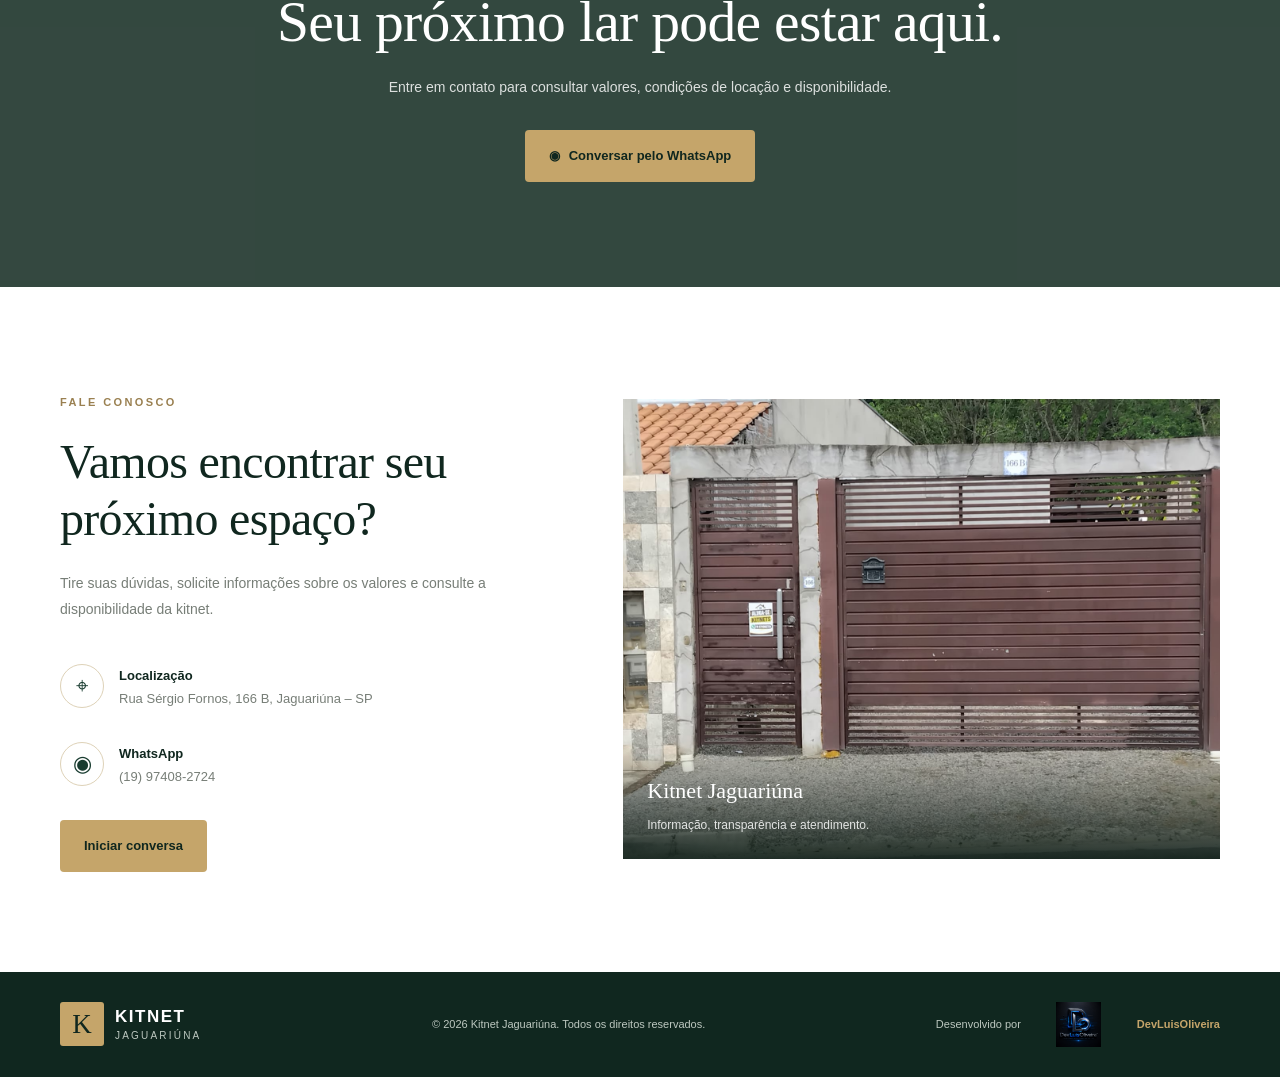
==== commit 35cddc0b: "Melhora SEO e adiciona sitemap" ====
--- a/index.html
+++ b/index.html
@@ -5,14 +5,88 @@
   <meta name="viewport" content="width=device-width, initial-scale=1.0">
   <link rel="icon" type="image/jpeg" sizes="32x32" href="images/DevLuisOliveira.png">
 
-  <title>Kitnet Jaguariúna | Seu próximo lar</title>
+
+  <title>Kitnet para Alugar em Jaguariúna, SP | Kitnet Jaguariúna</title>
 
   <meta
     name="description"
-    content="Conheça nossa kitnet para locação em Jaguariúna, SP. Confira as fotos e consulte as condições de locação pelo WhatsApp."
+    content="Procura kitnet para alugar em Jaguariúna, SP? Veja fotos do imóvel com sala e cozinha integradas, banheiro, quintal amplo e vaga para carro e moto. Consulte o aluguel pelo WhatsApp."
   >
-
+  <meta name="robots" content="index, follow, max-image-preview:large">
   <meta name="theme-color" content="#14231e">
+  <link rel="canonical" href="https://kitnetjaguariuna.vercel.app/">
+
+  <!-- Metadados para compartilhamento -->
+  <meta property="og:type" content="website">
+  <meta property="og:locale" content="pt_BR">
+  <meta property="og:site_name" content="Kitnet Jaguariúna">
+  <meta property="og:title" content="Kitnet para Alugar em Jaguariúna, SP | Kitnet Jaguariúna">
+  <meta property="og:description" content="Confira as fotos e informações desta kitnet para locação em Jaguariúna, SP. Consulte valor e disponibilidade pelo WhatsApp.">
+  <meta property="og:url" content="https://kitnetjaguariuna.vercel.app/">
+  <meta property="og:image" content="https://kitnetjaguariuna.vercel.app/images/kitnet1.jpg">
+  <meta property="og:image:alt" content="Foto da kitnet para locação em Jaguariúna, São Paulo">
+  <meta name="twitter:card" content="summary_large_image">
+  <meta name="twitter:title" content="Kitnet para Alugar em Jaguariúna, SP">
+  <meta name="twitter:description" content="Veja fotos e consulte as condições de locação da kitnet em Jaguariúna, SP.">
+  <meta name="twitter:image" content="https://kitnetjaguariuna.vercel.app/images/kitnet1.jpg">
+
+  <!-- Dados estruturados: descrevem o site e a acomodação exibida na página -->
+  <script type="application/ld+json">
+  {
+    "@context": "https://schema.org",
+    "@graph": [
+      {
+        "@type": "WebSite",
+        "@id": "https://kitnetjaguariuna.vercel.app/#website",
+        "url": "https://kitnetjaguariuna.vercel.app/",
+        "name": "Kitnet Jaguariúna",
+        "inLanguage": "pt-BR"
+      },
+      {
+        "@type": "WebPage",
+        "@id": "https://kitnetjaguariuna.vercel.app/#webpage",
+        "url": "https://kitnetjaguariuna.vercel.app/",
+        "name": "Kitnet para Alugar em Jaguariúna, SP | Kitnet Jaguariúna",
+        "description": "Informações e fotos de uma kitnet para locação em Jaguariúna, SP. Consulte o valor mensal e a disponibilidade pelo WhatsApp.",
+        "inLanguage": "pt-BR",
+        "isPartOf": { "@id": "https://kitnetjaguariuna.vercel.app/#website" },
+        "mainEntity": { "@id": "https://kitnetjaguariuna.vercel.app/#apartment" }
+      },
+      {
+        "@type": "Apartment",
+        "@id": "https://kitnetjaguariuna.vercel.app/#apartment",
+        "name": "Kitnet para alugar em Jaguariúna",
+        "url": "https://kitnetjaguariuna.vercel.app/",
+        "description": "Kitnet em Jaguariúna, SP, com sala e cozinha integradas, banheiro, quintal amplo e vaga de garagem com espaço para um carro e uma motocicleta. Valor mensal e disponibilidade sob consulta.",
+        "image": [
+          "https://kitnetjaguariuna.vercel.app/images/kitnet1.jpg",
+          "https://kitnetjaguariuna.vercel.app/images/kitnet2.jpg",
+          "https://kitnetjaguariuna.vercel.app/images/kitnet3.jpg",
+          "https://kitnetjaguariuna.vercel.app/images/kitnet4.jpg",
+          "https://kitnetjaguariuna.vercel.app/images/kitnet5.jpg",
+          "https://kitnetjaguariuna.vercel.app/images/kitnet6.jpg",
+          "https://kitnetjaguariuna.vercel.app/images/kitnet7.jpg",
+          "https://kitnetjaguariuna.vercel.app/images/kitnet8.jpg",
+          "https://kitnetjaguariuna.vercel.app/images/kitnet9.jpg",
+          "https://kitnetjaguariuna.vercel.app/images/kitnet10.jpg"
+        ],
+        "address": {
+          "@type": "PostalAddress",
+          "streetAddress": "Rua Sérgio Fornos, 166 B",
+          "addressLocality": "Jaguariúna",
+          "addressRegion": "SP",
+          "addressCountry": "BR"
+        },
+        "amenityFeature": [
+          { "@type": "LocationFeatureSpecification", "name": "Sala e cozinha integradas", "value": true },
+          { "@type": "LocationFeatureSpecification", "name": "Banheiro", "value": true },
+          { "@type": "LocationFeatureSpecification", "name": "Quintal amplo", "value": true },
+          { "@type": "LocationFeatureSpecification", "name": "Vaga para um carro e uma motocicleta", "value": true }
+        ]
+      }
+    ]
+  }
+  </script>
 
   <link rel="stylesheet" href="style.css">
   <script src="script.js" defer></script>
@@ -63,16 +137,17 @@
 
       <div class="container hero-content">
 
-        <span class="eyebrow">SEU NOVO ESPAÇO EM JAGUARIÚNA</span>
+        <span class="eyebrow">ALUGUEL DE KITNET EM JAGUARIÚNA — SP</span>
 
         <h1>
-          O lugar ideal para
-          <span>começar uma nova história.</span>
+          Kitnet para alugar em Jaguariúna
+          <span>Conheça o imóvel e consulte a locação.</span>
         </h1>
 
         <p>
-          Praticidade, conforto e um espaço para chamar de seu.
-          Conheça nossa kitnet e consulte as condições para locação.
+          Está procurando uma kitnet para alugar em Jaguariúna? Confira as fotos,
+          conheça os ambientes e consulte o valor mensal e a disponibilidade
+          pelo WhatsApp.
         </p>
 
         <div class="hero-buttons">
@@ -115,11 +190,11 @@
         <div class="section-heading">
           <span class="eyebrow eyebrow-dark">SEU PRÓXIMO LAR</span>
 
-          <h2>Conheça nossa kitnet</h2>
+          <h2>Conheça esta kitnet para locação em Jaguariúna</h2>
 
           <p>
-            Veja as fotografias do imóvel, conheça os ambientes
-            e entre em contato para consultar as condições de locação.
+            Informações sobre aluguel de kitnet em Jaguariúna: veja as fotografias,
+            conheça os ambientes e consulte as condições diretamente pelo WhatsApp.
           </p>
         </div>
 
@@ -134,7 +209,7 @@
             >
               <img
                 src="images/kitnet1.jpg"
-                alt="Kitnet para locação em Jaguariúna"
+                alt="Kitnet para alugar em Jaguariúna, São Paulo"
                 loading="lazy"
               >
 
@@ -147,16 +222,18 @@
                 Jaguariúna — SP
               </span>
 
-              <h3>Kitnet para locação</h3>
+              <h3>Kitnet para alugar em Jaguariúna</h3>
 
               <p>
-                Conheça o imóvel por meio das fotografias
-                e consulte as informações para locação.
+                Se você procura aluguel de kitnet em Jaguariúna, esta opção tem
+                sala e cozinha integradas, banheiro, quintal amplo e garagem com
+                espaço para um carro e uma motocicleta. Consulte o valor mensal
+                e as condições de locação.
               </p>
 
               <ul class="property-details">
                 <li>Ambientes: Sala e cozinha integradas, banheiro, quintal amplo e vaga de garagem com espaço para estacionar 1 carro e 1 motocicleta.</li>
-                <li>Disponibilidade: Disponível.</li>
+                <li>Disponibilidade: Disponível</li>
               </ul>
 
               <div class="property-footer">
@@ -188,6 +265,39 @@
       </div>
     </section>
 
+    <!-- INFORMAÇÕES SOBRE ALUGUEL: CONTEÚDO ÚTIL PARA VISITANTES E BUSCADORES -->
+    <section class="section seo-faq-section" id="informacoes-locacao">
+      <div class="container">
+        <div class="section-heading">
+          <span class="eyebrow eyebrow-dark">INFORMAÇÕES DE LOCAÇÃO</span>
+          <h2>Dúvidas sobre aluguel de kitnet em Jaguariúna</h2>
+          <p>Confira as principais informações antes de entrar em contato.</p>
+        </div>
+
+        <div class="seo-faq-list">
+          <article>
+            <h3>Qual é o valor mensal do aluguel?</h3>
+            <p>O valor é informado sob consulta. Entre em contato pelo WhatsApp para saber o preço e as condições de locação atualizadas.</p>
+          </article>
+
+          <article>
+            <h3>Quais ambientes a kitnet possui?</h3>
+            <p>O imóvel conta com sala e cozinha integradas, banheiro, quintal amplo e espaço de garagem para um carro e uma motocicleta.</p>
+          </article>
+
+          <article>
+            <h3>Como consultar a disponibilidade da kitnet?</h3>
+            <p>Envie uma mensagem pelo WhatsApp para confirmar a disponibilidade atual e solicitar mais informações sobre a locação em Jaguariúna, SP.</p>
+          </article>
+
+          <article>
+            <h3>Onde fica a kitnet?</h3>
+            <p>O imóvel fica na Rua Sérgio Fornos, 166 B, em Jaguariúna, São Paulo. O endereço pode ser aberto no Google Maps na seção de contato.</p>
+          </article>
+        </div>
+      </div>
+    </section>
+
     <!-- GALERIA DE FOTOS -->
     <section class="section gallery-section" id="galeria">
       <div class="container">
@@ -203,7 +313,7 @@
           </p>
         </div>
 
-        <!-- O JavaScript adiciona as sete fotos automaticamente aqui. -->
+        <!-- O JavaScript adiciona as fotos automaticamente aqui. -->
         <div
           id="gallery-grid"
           class="gallery-grid"
@@ -313,7 +423,6 @@
             e consulte a disponibilidade da kitnet.
           </p>
 
-          <!-- LOCALIZAÇÃO CLICÁVEL: ABRE O GOOGLE MAPS -->
           <a
             href="https://www.google.com/maps/search/?api=1&query=Rua+Sergio+Fornos%2C+166+B%2C+Jaguariuna%2C+SP"
             class="contact-detail location-link"
@@ -329,7 +438,6 @@
             </div>
           </a>
 
-          <!-- WHATSAPP -->
           <div class="contact-detail">
             <span class="contact-icon" aria-hidden="true">◉</span>
 
@@ -403,7 +511,7 @@
           loading="lazy"
         >
 
-        <strong>DevLuísOliveira</strong>
+        <strong>DevLuisOliveira</strong>
       </a>
 
     </div>
--- a/style.css
+++ b/style.css
@@ -1,11 +1,10 @@
 /* =========================================
    KITNET JAGUARIÚNA
    Desenvolvido por DevLuisOliveira
-   CSS alinhado ao index.html + galeria
+   CSS alinhado ao index.html + galeria de fotos
 ========================================= */
 
 /* 1. CONFIGURAÇÕES GERAIS */
-
 :root {
   --green: #193c30;
   --green-dark: #10271f;
@@ -21,1158 +20,214 @@
   --container: 1160px;
 }
 
-* {
-  box-sizing: border-box;
-  margin: 0;
-  padding: 0;
-}
-
-html {
-  scroll-behavior: smooth;
-  scroll-padding-top: 90px;
-}
-
-body {
-  font-family: Arial, Helvetica, sans-serif;
-  color: var(--text);
-  background: var(--white);
-  line-height: 1.7;
-  overflow-x: hidden;
-}
-
-img {
-  display: block;
-  max-width: 100%;
-  height: auto;
-}
-
-a {
-  color: inherit;
-  text-decoration: none;
-  -webkit-tap-highlight-color: transparent;
-}
-
-button {
-  font: inherit;
-  -webkit-tap-highlight-color: transparent;
-}
-
-.container {
-  width: min(var(--container), calc(100% - 48px));
-  margin-inline: auto;
-}
-
-.section {
-  padding: 100px 0;
-}
-
-h1,
-h2,
-h3 {
-  line-height: 1.2;
-  letter-spacing: -0.7px;
-}
-
-h2 {
-  font-size: clamp(2rem, 4vw, 3rem);
-  font-weight: 700;
-}
-
-p {
-  color: var(--muted);
-}
-
-::selection {
-  background: var(--gold);
-  color: var(--green-dark);
-}
-
+* { box-sizing: border-box; margin: 0; padding: 0; }
+html { scroll-behavior: smooth; scroll-padding-top: 90px; }
+body { font-family: Arial, Helvetica, sans-serif; color: var(--text); background: var(--white); line-height: 1.7; overflow-x: hidden; }
+img { display: block; max-width: 100%; height: auto; }
+a { color: inherit; text-decoration: none; -webkit-tap-highlight-color: transparent; }
+button { font: inherit; -webkit-tap-highlight-color: transparent; }
+.container { width: min(var(--container), calc(100% - 48px)); margin-inline: auto; }
+.section { padding: 100px 0; }
+h1, h2, h3 { line-height: 1.2; letter-spacing: -0.7px; }
+h2 { font-size: clamp(2rem, 4vw, 3rem); font-weight: 700; }
+p { color: var(--muted); }
+::selection { background: var(--gold); color: var(--green-dark); }
 
 /* 2. CABEÇALHO */
-
-.header {
-  position: sticky;
-  top: 0;
-  z-index: 1000;
-  background: rgba(255, 255, 255, 0.97);
-  border-bottom: 1px solid rgba(20, 40, 30, 0.08);
-  backdrop-filter: blur(12px);
-}
-
-.header-content {
-  min-height: 82px;
-  display: flex;
-  align-items: center;
-  justify-content: space-between;
-  gap: 28px;
-}
-
-.logo {
-  display: inline-flex;
-  align-items: center;
-  gap: 11px;
-  flex-shrink: 0;
-}
-
-.logo-icon {
-  width: 44px;
-  height: 44px;
-  display: grid;
-  place-items: center;
-  background: var(--green);
-  color: var(--white);
-  font-family: Georgia, serif;
-  font-size: 27px;
-  border-radius: 3px;
-}
-
-.logo > span:last-child {
-  display: flex;
-  flex-direction: column;
-  line-height: 1.25;
-}
-
-.logo strong {
-  color: var(--green);
-  font-size: 17px;
-  letter-spacing: 1.5px;
-}
-
-.logo small {
-  margin-top: 3px;
-  color: var(--muted);
-  font-size: 10px;
-  letter-spacing: 2.2px;
-}
-
-.nav-menu {
-  display: flex;
-  align-items: center;
-  gap: 30px;
-}
-
-.nav-menu > a {
-  font-size: 13px;
-  font-weight: 600;
-  color: var(--text);
-  transition: color 0.25s ease;
-}
-
-.nav-menu > a:hover {
-  color: var(--gold);
-}
-
-.nav-menu .nav-contact {
-  padding: 12px 19px;
-  color: var(--white);
-  background: var(--green);
-  border-radius: 4px;
-}
-
-.nav-menu .nav-contact:hover {
-  color: var(--white);
-  background: var(--green-light);
-}
-
-.menu-toggle {
-  display: none;
-  width: 44px;
-  height: 44px;
-  padding: 10px;
-  border: 1px solid var(--border);
-  border-radius: 5px;
-  background: var(--white);
-  cursor: pointer;
-}
-
-.menu-toggle span {
-  display: block;
-  width: 22px;
-  height: 2px;
-  margin: 5px auto;
-  background: var(--green);
-  transition: transform 0.25s ease, opacity 0.25s ease;
-}
-
-.menu-toggle.active span:first-child {
-  transform: translateY(7px) rotate(45deg);
-}
-
-.menu-toggle.active span:nth-child(2) {
-  opacity: 0;
-}
-
-.menu-toggle.active span:last-child {
-  transform: translateY(-7px) rotate(-45deg);
-}
-
+.header { position: sticky; top: 0; z-index: 1000; background: rgba(255,255,255,.97); border-bottom: 1px solid rgba(20,40,30,.08); backdrop-filter: blur(12px); }
+.header-content { min-height: 82px; display: flex; align-items: center; justify-content: space-between; gap: 28px; }
+.logo { display: inline-flex; align-items: center; gap: 11px; flex-shrink: 0; }
+.logo-icon { width: 44px; height: 44px; display: grid; place-items: center; background: var(--green); color: var(--white); font-family: Georgia, serif; font-size: 27px; border-radius: 3px; }
+.logo > span:last-child { display: flex; flex-direction: column; line-height: 1.25; }
+.logo strong { color: var(--green); font-size: 17px; letter-spacing: 1.5px; }
+.logo small { margin-top: 3px; color: var(--muted); font-size: 10px; letter-spacing: 2.2px; }
+.nav-menu { display: flex; align-items: center; gap: 30px; }
+.nav-menu > a { font-size: 13px; font-weight: 600; color: var(--text); transition: color .25s ease; }
+.nav-menu > a:hover { color: var(--gold); }
+.nav-menu .nav-contact { padding: 12px 19px; color: var(--white); background: var(--green); border-radius: 4px; }
+.nav-menu .nav-contact:hover { color: var(--white); background: var(--green-light); }
+.menu-toggle { display: none; width: 44px; height: 44px; padding: 10px; border: 1px solid var(--border); border-radius: 5px; background: var(--white); cursor: pointer; }
+.menu-toggle span { display: block; width: 22px; height: 2px; margin: 5px auto; background: var(--green); transition: transform .25s ease, opacity .25s ease; }
+.menu-toggle.active span:first-child { transform: translateY(7px) rotate(45deg); }
+.menu-toggle.active span:nth-child(2) { opacity: 0; }
+.menu-toggle.active span:last-child { transform: translateY(-7px) rotate(-45deg); }
 
 /* 3. CAPA PRINCIPAL */
-
-.parallax {
-  background-repeat: no-repeat;
-  background-position: center;
-  background-size: cover;
-  background-attachment: fixed;
-}
-
-.hero {
-  position: relative;
-  min-height: min(760px, calc(100svh - 82px));
-  display: flex;
-  align-items: center;
-  background-image: url("https://images.unsplash.com/photo-1600607687939-ce8a6c25118c?auto=format&fit=crop&w=2000&q=90");
-  color: var(--white);
-  isolation: isolate;
-}
-
-.hero-overlay {
-  position: absolute;
-  inset: 0;
-  z-index: -1;
-  background: linear-gradient(
-    90deg,
-    rgba(12, 30, 23, 0.88) 0%,
-    rgba(12, 30, 23, 0.70) 48%,
-    rgba(12, 30, 23, 0.18) 100%
-  );
-}
-
-.hero-content {
-  padding-top: 70px;
-  padding-bottom: 90px;
-}
-
-.eyebrow {
-  display: inline-block;
-  margin-bottom: 20px;
-  color: var(--gold);
-  font-size: 11px;
-  font-weight: 700;
-  letter-spacing: 2.4px;
-  line-height: 1.8;
-}
-
-.hero h1 {
-  max-width: 750px;
-  margin-bottom: 25px;
-  color: var(--white);
-  font-family: Georgia, "Times New Roman", serif;
-  font-size: clamp(2.7rem, 6.3vw, 5.1rem);
-  font-weight: 400;
-  line-height: 1.1;
-  letter-spacing: -1.8px;
-}
-
-.hero h1 span {
-  display: block;
-  color: #e1c998;
-}
-
-.hero-content > p {
-  max-width: 550px;
-  margin-bottom: 32px;
-  color: rgba(255, 255, 255, 0.86);
-  font-size: 16px;
-  line-height: 1.9;
-}
-
-.hero-buttons {
-  display: flex;
-  flex-wrap: wrap;
-  gap: 14px;
-}
-
-.btn {
-  min-height: 50px;
-  display: inline-flex;
-  align-items: center;
-  justify-content: center;
-  gap: 9px;
-  padding: 14px 23px;
-  border: 1px solid transparent;
-  border-radius: 4px;
-  font-size: 13px;
-  font-weight: 700;
-  text-align: center;
-  cursor: pointer;
-  transition:
-    background 0.25s ease,
-    color 0.25s ease,
-    border-color 0.25s ease,
-    transform 0.25s ease;
-}
-
-.btn:hover {
-  transform: translateY(-2px);
-}
-
-.btn-primary {
-  color: var(--green-dark);
-  background: var(--gold);
-}
-
-.btn-primary:hover {
-  background: #d7bd8a;
-}
-
-.btn-outline {
-  color: var(--white);
-  border-color: rgba(255, 255, 255, 0.7);
-  background: transparent;
-}
-
-.btn-outline:hover {
-  color: var(--green-dark);
-  background: var(--white);
-}
-
-.hero-location {
-  display: flex;
-  align-items: center;
-  gap: 9px;
-  margin-top: 35px;
-  color: rgba(255, 255, 255, 0.82);
-  font-size: 13px;
-}
-
-.hero-location span {
-  color: var(--gold);
-  font-size: 24px;
-}
-
-.scroll-indicator {
-  position: absolute;
-  bottom: 24px;
-  left: 50%;
-  width: 26px;
-  height: 42px;
-  border: 1px solid rgba(255, 255, 255, 0.65);
-  border-radius: 20px;
-  transform: translateX(-50%);
-}
-
-.scroll-indicator span {
-  position: absolute;
-  top: 8px;
-  left: 50%;
-  width: 4px;
-  height: 8px;
-  border-radius: 4px;
-  background: var(--gold);
-  transform: translateX(-50%);
-  animation: scroll-down 1.5s infinite;
-}
-
-@keyframes scroll-down {
-  0% {
-    opacity: 0;
-    transform: translate(-50%, 0);
-  }
-
-  40% {
-    opacity: 1;
-  }
-
-  100% {
-    opacity: 0;
-    transform: translate(-50%, 13px);
-  }
-}
-
+.parallax { background-repeat: no-repeat; background-position: center; background-size: cover; background-attachment: fixed; }
+.hero { position: relative; min-height: min(760px, calc(100svh - 82px)); display: flex; align-items: center; background-image: url("https://images.unsplash.com/photo-1600607687939-ce8a6c25118c?auto=format&fit=crop&w=2000&q=90"); color: var(--white); isolation: isolate; }
+.hero-overlay { position: absolute; inset: 0; z-index: -1; background: linear-gradient(90deg, rgba(12,30,23,.88) 0%, rgba(12,30,23,.70) 48%, rgba(12,30,23,.18) 100%); }
+.hero-content { padding-top: 70px; padding-bottom: 90px; }
+.eyebrow { display: inline-block; margin-bottom: 20px; color: var(--gold); font-size: 11px; font-weight: 700; letter-spacing: 2.4px; line-height: 1.8; }
+.hero h1 { max-width: 750px; margin-bottom: 25px; color: var(--white); font-family: Georgia, "Times New Roman", serif; font-size: clamp(2.7rem, 6.3vw, 5.1rem); font-weight: 400; line-height: 1.1; letter-spacing: -1.8px; }
+.hero h1 span { display: block; color: #e1c998; }
+.hero-content > p { max-width: 550px; margin-bottom: 32px; color: rgba(255,255,255,.86); font-size: 16px; line-height: 1.9; }
+.hero-buttons { display: flex; flex-wrap: wrap; gap: 14px; }
+.btn { min-height: 50px; display: inline-flex; align-items: center; justify-content: center; gap: 9px; padding: 14px 23px; border: 1px solid transparent; border-radius: 4px; font-size: 13px; font-weight: 700; text-align: center; cursor: pointer; transition: background .25s ease, color .25s ease, border-color .25s ease, transform .25s ease; }
+.btn:hover { transform: translateY(-2px); }
+.btn-primary { color: var(--green-dark); background: var(--gold); }
+.btn-primary:hover { background: #d7bd8a; }
+.btn-outline { color: var(--white); border-color: rgba(255,255,255,.7); background: transparent; }
+.btn-outline:hover { color: var(--green-dark); background: var(--white); }
+.hero-location { display: flex; align-items: center; gap: 9px; margin-top: 35px; color: rgba(255,255,255,.82); font-size: 13px; }
+.hero-location span { color: var(--gold); font-size: 24px; }
+.scroll-indicator { position: absolute; bottom: 24px; left: 50%; width: 26px; height: 42px; border: 1px solid rgba(255,255,255,.65); border-radius: 20px; transform: translateX(-50%); }
+.scroll-indicator span { position: absolute; top: 8px; left: 50%; width: 4px; height: 8px; border-radius: 4px; background: var(--gold); transform: translateX(-50%); animation: scroll-down 1.5s infinite; }
+@keyframes scroll-down { 0% { opacity: 0; transform: translate(-50%,0); } 40% { opacity: 1; } 100% { opacity: 0; transform: translate(-50%,13px); } }
 
 /* 4. TÍTULOS DE SEÇÃO */
-
-.section-heading {
-  max-width: 720px;
-  margin: 0 auto 45px;
-  text-align: center;
-}
-
-.section-heading h2 {
-  margin-bottom: 17px;
-  color: var(--green-dark);
-  font-family: Georgia, "Times New Roman", serif;
-  font-weight: 400;
-}
-
-.section-heading p {
-  max-width: 570px;
-  margin: 0 auto;
-  font-size: 14px;
-}
-
-.eyebrow-dark {
-  color: #9a8051;
-}
-
+.section-heading { max-width: 720px; margin: 0 auto 45px; text-align: center; }
+.section-heading h2 { margin-bottom: 17px; color: var(--green-dark); font-family: Georgia, "Times New Roman", serif; font-weight: 400; }
+.section-heading p { max-width: 570px; margin: 0 auto; font-size: 14px; }
+.eyebrow-dark { color: #9a8051; }
 
 /* 5. CARTÃO DA KITNET */
-
-.properties-section {
-  background: var(--white);
-}
-
-.properties-grid {
-  display: grid;
-  grid-template-columns: minmax(0, 680px);
-  justify-content: center;
-  gap: 30px;
-}
-
-.property-card {
-  overflow: hidden;
-  border: 1px solid var(--border);
-  background: var(--white);
-  transition:
-    transform 0.3s ease,
-    box-shadow 0.3s ease;
-}
-
-.property-card:hover {
-  transform: translateY(-5px);
-  box-shadow: var(--shadow);
-}
-
-.property-image {
-  position: relative;
-  overflow: hidden;
-  background: var(--cream);
-}
-
-.property-image img {
-  width: 100%;
-  height: 360px;
-  object-fit: cover;
-  transition: transform 0.5s ease;
-}
-
-.property-card:hover .property-image img {
-  transform: scale(1.04);
-}
-
-.property-label {
-  position: absolute;
-  bottom: 16px;
-  left: 16px;
-  padding: 8px 13px;
-  background: var(--green);
-  color: var(--white);
-  font-size: 11px;
-  font-weight: 700;
-  letter-spacing: 0.5px;
-}
-
-.property-content {
-  padding: 27px;
-}
-
-.property-location {
-  color: #9a8051;
-  font-size: 11px;
-  font-weight: 700;
-  letter-spacing: 1px;
-  text-transform: uppercase;
-}
-
-.property-content h3 {
-  margin: 9px 0 14px;
-  color: var(--green-dark);
-  font-family: Georgia, serif;
-  font-size: 25px;
-  font-weight: 400;
-}
-
-.property-content > p {
-  margin-bottom: 20px;
-  font-size: 13px;
-  line-height: 1.9;
-}
-
-.property-details {
-  display: grid;
-  gap: 9px;
-  padding: 18px 0;
-  border-top: 1px solid var(--border);
-  border-bottom: 1px solid var(--border);
-  list-style: none;
-}
-
-.property-details li {
-  color: var(--text);
-  font-size: 12px;
-}
-
-.property-details li::before {
-  content: "✓";
-  margin-right: 10px;
-  color: #9a8051;
-  font-weight: 700;
-}
-
-.property-footer {
-  display: flex;
-  align-items: center;
-  justify-content: space-between;
-  gap: 15px;
-  padding-top: 22px;
-}
-
-.property-price {
-  display: flex;
-  flex-direction: column;
-}
-
-.property-price small {
-  color: var(--muted);
-  font-size: 11px;
-}
-
-.property-price strong {
-  color: var(--green);
-  font-size: 15px;
-}
-
-.btn-card {
-  min-height: 43px;
-  padding: 10px 15px;
-  color: var(--white);
-  background: var(--green);
-  font-size: 11px;
-}
-
-.btn-card:hover {
-  background: var(--green-light);
-}
-
-.properties-note {
-  margin-top: 28px;
-  font-size: 11px;
-  text-align: center;
-}
-
-.text-link {
-  display: inline-flex;
-  align-items: center;
-  gap: 8px;
-  margin-top: 18px;
-  color: var(--green);
-  font-size: 12px;
-  font-weight: 700;
-  transition: color 0.2s ease;
-}
-
-.text-link:hover {
-  color: var(--gold);
-}
-
+.properties-section { background: var(--white); }
+.properties-grid { display: grid; grid-template-columns: minmax(0, 680px); justify-content: center; gap: 30px; }
+.property-card { overflow: hidden; border: 1px solid var(--border); background: var(--white); transition: transform .3s ease, box-shadow .3s ease; }
+.property-card:hover { transform: translateY(-5px); box-shadow: var(--shadow); }
+.property-image { position: relative; overflow: hidden; background: var(--cream); }
+.property-image img { width: 100%; height: 360px; object-fit: cover; transition: transform .5s ease; }
+.property-card:hover .property-image img { transform: scale(1.04); }
+.property-label { position: absolute; bottom: 16px; left: 16px; padding: 8px 13px; background: var(--green); color: var(--white); font-size: 11px; font-weight: 700; letter-spacing: .5px; }
+.property-content { padding: 27px; }
+.property-location { color: #9a8051; font-size: 11px; font-weight: 700; letter-spacing: 1px; text-transform: uppercase; }
+.property-content h3 { margin: 9px 0 14px; color: var(--green-dark); font-family: Georgia, serif; font-size: 25px; font-weight: 400; }
+.property-content > p { margin-bottom: 20px; font-size: 13px; line-height: 1.9; }
+.property-details { display: grid; gap: 9px; padding: 18px 0; border-top: 1px solid var(--border); border-bottom: 1px solid var(--border); list-style: none; }
+.property-details li { color: var(--text); font-size: 12px; }
+.property-details li::before { content: "✓"; margin-right: 10px; color: #9a8051; font-weight: 700; }
+.property-footer { display: flex; align-items: center; justify-content: space-between; gap: 15px; padding-top: 22px; }
+.property-price { display: flex; flex-direction: column; }
+.property-price small { color: var(--muted); font-size: 11px; }
+.property-price strong { color: var(--green); font-size: 15px; }
+.btn-card { min-height: 43px; padding: 10px 15px; color: var(--white); background: var(--green); font-size: 11px; }
+.btn-card:hover { background: var(--green-light); }
+.properties-note { margin-top: 28px; font-size: 11px; text-align: center; }
+.text-link { display: inline-flex; align-items: center; gap: 8px; margin-top: 18px; color: var(--green); font-size: 12px; font-weight: 700; transition: color .2s ease; }
+.text-link:hover { color: var(--gold); }
 
 /* 6. GALERIA DE FOTOS */
-
-.gallery-section {
-  background: var(--cream);
-}
-
-.gallery-grid {
-  display: grid;
-  grid-template-columns: repeat(3, minmax(0, 1fr));
-  gap: 20px;
-}
-
-.gallery-item {
-  position: relative;
-  overflow: hidden;
-  padding: 0;
-  border: 1px solid var(--border);
-  border-radius: 6px;
-  background: var(--white);
-  cursor: pointer;
-  aspect-ratio: 4 / 3;
-}
-
-.gallery-item img {
-  width: 100%;
-  height: 100%;
-  object-fit: cover;
-  transition: transform 0.35s ease;
-}
-
-.gallery-item:hover img,
-.gallery-item:focus-visible img {
-  transform: scale(1.06);
-}
-
-.gallery-item:focus-visible {
-  outline: 3px solid var(--gold);
-  outline-offset: 3px;
-}
-
-.gallery-note {
-  margin-top: 24px;
-  font-size: 12px;
-  text-align: center;
-}
-
-
-/* Visualizador de fotos ampliadas */
-
-.photo-viewer[hidden] {
-  display: none !important;
-}
-
-.photo-viewer {
-  position: fixed;
-  inset: 0;
-  z-index: 2000;
-  display: flex;
-  align-items: center;
-  justify-content: center;
-  padding: 65px 75px;
-  background: rgba(0, 0, 0, 0.94);
-}
-
-.photo-figure {
-  display: flex;
-  flex-direction: column;
-  align-items: center;
-  gap: 14px;
-  max-width: 100%;
-  max-height: 100%;
-}
-
-.photo-figure img {
-  display: block;
-  max-width: 100%;
-  max-height: calc(100vh - 150px);
-  width: auto;
-  height: auto;
-  object-fit: contain;
-}
-
-.photo-figure figcaption {
-  color: var(--white);
-  font-size: 13px;
-  text-align: center;
-}
-
-.photo-close,
-.photo-nav {
-  position: absolute;
-  z-index: 2;
-  display: grid;
-  place-items: center;
-  border: 0;
-  color: var(--white);
-  background: rgba(255, 255, 255, 0.12);
-  cursor: pointer;
-  transition: background 0.2s ease;
-}
-
-.photo-close:hover,
-.photo-nav:hover {
-  background: rgba(255, 255, 255, 0.25);
-}
-
-.photo-close {
-  top: 18px;
-  right: 24px;
-  width: 46px;
-  height: 46px;
-  border-radius: 50%;
-  font-size: 34px;
-  line-height: 1;
-}
-
-.photo-nav {
-  top: 50%;
-  width: 48px;
-  height: 58px;
-  border-radius: 5px;
-  font-size: 23px;
-  transform: translateY(-50%);
-}
-
-.photo-prev {
-  left: 18px;
-}
-
-.photo-next {
-  right: 18px;
-}
-
+.gallery-section { background: var(--cream); }
+.gallery-grid { display: grid; grid-template-columns: repeat(3, minmax(0, 1fr)); gap: 20px; }
+.gallery-item { position: relative; overflow: hidden; padding: 0; border: 1px solid var(--border); border-radius: 6px; background: var(--white); cursor: pointer; aspect-ratio: 4 / 3; }
+.gallery-item img { width: 100%; height: 100%; object-fit: cover; transition: transform .35s ease; }
+.gallery-item:hover img, .gallery-item:focus-visible img { transform: scale(1.06); }
+.gallery-item:focus-visible { outline: 3px solid var(--gold); outline-offset: 3px; }
+.gallery-note { margin-top: 24px; font-size: 12px; text-align: center; }
+.photo-viewer[hidden] { display: none !important; }
+.photo-viewer { position: fixed; inset: 0; z-index: 2000; display: flex; align-items: center; justify-content: center; padding: 65px 75px; background: rgba(0,0,0,.94); }
+.photo-figure { display: flex; flex-direction: column; align-items: center; gap: 14px; max-width: 100%; max-height: 100%; }
+.photo-figure img { display: block; max-width: 100%; max-height: calc(100vh - 150px); width: auto; height: auto; object-fit: contain; }
+.photo-figure figcaption { color: var(--white); font-size: 13px; text-align: center; }
+.photo-close, .photo-nav { position: absolute; z-index: 2; display: grid; place-items: center; border: 0; color: var(--white); background: rgba(255,255,255,.12); cursor: pointer; transition: background .2s ease; }
+.photo-close:hover, .photo-nav:hover { background: rgba(255,255,255,.25); }
+.photo-close { top: 18px; right: 24px; width: 46px; height: 46px; border-radius: 50%; font-size: 34px; line-height: 1; }
+.photo-nav { top: 50%; width: 48px; height: 58px; border-radius: 5px; font-size: 23px; transform: translateY(-50%); }
+.photo-prev { left: 18px; }
+.photo-next { right: 18px; }
 
 /* 7. BANNER DE CONTATO */
-
-.contact-banner {
-  position: relative;
-  padding: 105px 0;
-  background-image: url("https://images.unsplash.com/photo-1600607687920-4e2a09cf159d?auto=format&fit=crop&w=2000&q=90");
-  background-position: center;
-  background-size: cover;
-  isolation: isolate;
-}
-
-.contact-banner-overlay {
-  position: absolute;
-  inset: 0;
-  z-index: -1;
-  background: rgba(13, 37, 27, 0.84);
-}
-
-.contact-banner-content {
-  text-align: center;
-}
-
-.contact-banner h2 {
-  max-width: 750px;
-  margin: 0 auto 20px;
-  color: var(--white);
-  font-family: Georgia, serif;
-  font-size: clamp(2.1rem, 4.5vw, 3.6rem);
-  font-weight: 400;
-}
-
-.contact-banner p {
-  max-width: 600px;
-  margin: 0 auto 30px;
-  color: rgba(255, 255, 255, 0.83);
-  font-size: 14px;
-}
-
-.contact-banner .btn {
-  display: inline-flex;
-}
-
+.contact-banner { position: relative; padding: 105px 0; background-image: url("https://images.unsplash.com/photo-1600607687920-4e2a09cf159d?auto=format&fit=crop&w=2000&q=90"); background-position: center; background-size: cover; isolation: isolate; }
+.contact-banner-overlay { position: absolute; inset: 0; z-index: -1; background: rgba(13,37,27,.84); }
+.contact-banner-content { text-align: center; }
+.contact-banner h2 { max-width: 750px; margin: 0 auto 20px; color: var(--white); font-family: Georgia, serif; font-size: clamp(2.1rem, 4.5vw, 3.6rem); font-weight: 400; }
+.contact-banner p { max-width: 600px; margin: 0 auto 30px; color: rgba(255,255,255,.83); font-size: 14px; }
+.contact-banner .btn { display: inline-flex; }
 
 /* 8. CONTATO */
-
-.contact-grid {
-  display: grid;
-  grid-template-columns: 0.9fr 1.1fr;
-  align-items: center;
-  gap: 75px;
-}
-
-.contact-info h2 {
-  margin-bottom: 22px;
-  color: var(--green-dark);
-  font-family: Georgia, serif;
-  font-weight: 400;
-}
-
-.contact-info > p {
-  margin-bottom: 30px;
-  font-size: 14px;
-  line-height: 1.9;
-}
-
-.contact-detail {
-  display: flex;
-  align-items: center;
-  gap: 15px;
-  margin-bottom: 21px;
-}
-
-.contact-icon {
-  width: 44px;
-  height: 44px;
-  display: grid;
-  flex-shrink: 0;
-  place-items: center;
-  border: 1px solid #ded2b8;
-  border-radius: 50%;
-  color: var(--green);
-  font-size: 22px;
-}
-
-.contact-detail strong {
-  color: var(--green-dark);
-  font-size: 13px;
-}
-
-.contact-detail p {
-  font-size: 13px;
-}
-
-.contact-info > .btn {
-  margin-top: 10px;
-}
-
-.contact-image {
-  position: relative;
-  min-width: 0;
-  background: var(--cream);
-}
-
-.contact-image > img {
-  width: 100%;
-  height: 460px;
-  object-fit: cover;
-}
-
-.contact-image-caption {
-  position: absolute;
-  right: 0;
-  bottom: 0;
-  left: 0;
-  display: flex;
-  flex-direction: column;
-  gap: 5px;
-  padding: 24px;
-  background: linear-gradient(
-    transparent,
-    rgba(10, 25, 19, 0.9)
-  );
-  color: var(--white);
-}
-
-.contact-image-caption strong {
-  font-family: Georgia, serif;
-  font-size: 22px;
-  font-weight: 400;
-}
-
-.contact-image-caption span {
-  color: rgba(255, 255, 255, 0.85);
-  font-size: 12px;
-}
-
+.contact-grid { display: grid; grid-template-columns: .9fr 1.1fr; align-items: center; gap: 75px; }
+.contact-info h2 { margin-bottom: 22px; color: var(--green-dark); font-family: Georgia, serif; font-weight: 400; }
+.contact-info > p { margin-bottom: 30px; font-size: 14px; line-height: 1.9; }
+.contact-detail { display: flex; align-items: center; gap: 15px; margin-bottom: 21px; }
+.contact-icon { width: 44px; height: 44px; display: grid; flex-shrink: 0; place-items: center; border: 1px solid #ded2b8; border-radius: 50%; color: var(--green); font-size: 22px; }
+.contact-detail strong { color: var(--green-dark); font-size: 13px; }
+.contact-detail p { font-size: 13px; }
+.contact-info > .btn { margin-top: 10px; }
+.contact-image { position: relative; min-width: 0; background: var(--cream); }
+.contact-image > img { width: 100%; height: 460px; object-fit: cover; }
+.contact-image-caption { position: absolute; right: 0; bottom: 0; left: 0; display: flex; flex-direction: column; gap: 5px; padding: 24px; background: linear-gradient(transparent, rgba(10,25,19,.9)); color: var(--white); }
+.contact-image-caption strong { font-family: Georgia, serif; font-size: 22px; font-weight: 400; }
+.contact-image-caption span { color: rgba(255,255,255,.85); font-size: 12px; }
 
 /* 9. RODAPÉ */
-
-.footer {
-  padding: 30px 0;
-  background: var(--green-dark);
-}
-
-.footer-content {
-  display: flex;
-  align-items: center;
-  justify-content: space-between;
-  gap: 25px;
-}
-
-.footer-logo .logo-icon {
-  color: var(--green-dark);
-  background: var(--gold);
-}
-
-.footer-logo strong {
-  color: var(--white);
-}
-
-.footer-logo small {
-  color: #bdc8c0;
-}
-
-.footer-content > p {
-  color: #bdc8c0;
-  font-size: 11px;
-  text-align: center;
-}
-
-.footer-credit {
-  color: #bdc8c0;
-  font-size: 11px;
-}
-
-.footer-credit strong {
-  color: var(--gold);
-}
-
-.footer-developer-logo {
-  width: 150px;
-  max-width: 100%;
-  height: auto;
-  object-fit: contain;
-  transition: transform 0.25s ease;
-}
-
-.footer-developer-logo:hover {
-  transform: scale(1.04);
-}
-
-.developer-credit {
-  display: flex;
-  align-items: center;
-  justify-content: center;
-  gap: 8px;
-  flex-wrap: wrap;
-}
-
-.developer-credit img {
-  width: 100px;
-  max-height: 45px;
-  object-fit: contain;
-}
-
+.footer { padding: 30px 0; background: var(--green-dark); }
+.footer-content { display: flex; align-items: center; justify-content: space-between; gap: 25px; }
+.footer-logo .logo-icon { color: var(--green-dark); background: var(--gold); }
+.footer-logo strong { color: var(--white); }
+.footer-logo small { color: #bdc8c0; }
+.footer-content > p { color: #bdc8c0; font-size: 11px; text-align: center; }
+.footer-credit { color: #bdc8c0; font-size: 11px; }
+.footer-credit strong { color: var(--gold); }
+.footer-developer-logo { width: 150px; max-width: 100%; height: auto; object-fit: contain; transition: transform .25s ease; }
+.footer-developer-logo:hover { transform: scale(1.04); }
+.developer-credit { display: flex; align-items: center; justify-content: center; gap: 8px; flex-wrap: wrap; }
+.developer-credit img { width: 100px; max-height: 45px; object-fit: contain; }
 
 /* 10. BOTÃO FLUTUANTE WHATSAPP */
-
-.whatsapp-float {
-  position: fixed;
-  right: 24px;
-  bottom: 24px;
-  z-index: 900;
-  width: 58px;
-  height: 58px;
-  display: grid;
-  place-items: center;
-  border: 2px solid rgba(255, 255, 255, 0.8);
-  border-radius: 50%;
-  background: #20a957;
-  color: var(--white);
-  box-shadow: 0 5px 22px rgba(0, 0, 0, 0.2);
-  transition:
-    transform 0.25s ease,
-    background 0.25s ease;
-}
-
-.whatsapp-float:hover {
-  transform: translateY(-4px);
-  background: #168743;
-}
-
-.whatsapp-float svg {
-  width: 28px;
-  height: 28px;
-}
-
+.whatsapp-float { position: fixed; right: 24px; bottom: 24px; z-index: 900; width: 58px; height: 58px; display: grid; place-items: center; border: 2px solid rgba(255,255,255,.8); border-radius: 50%; background: #20a957; color: var(--white); box-shadow: 0 5px 22px rgba(0,0,0,.2); transition: transform .25s ease, background .25s ease; }
+.whatsapp-float:hover { transform: translateY(-4px); background: #168743; }
+.whatsapp-float svg { width: 28px; height: 28px; }
 
 /* 11. RESPONSIVIDADE: TABLETS */
-
 @media (max-width: 950px) {
-  .nav-menu {
-    gap: 17px;
-  }
-
-  .nav-menu > a {
-    font-size: 12px;
-  }
-
-  .contact-grid {
-    gap: 45px;
-  }
-
-  .footer-content {
-    flex-wrap: wrap;
-  }
-}
-
+  .nav-menu { gap: 17px; }
+  .nav-menu > a { font-size: 12px; }
+  .contact-grid { gap: 45px; }
+  .footer-content { flex-wrap: wrap; }
+}
 
 /* 12. RESPONSIVIDADE: CELULARES */
-
 @media (max-width: 760px) {
-  .container {
-    width: min(calc(100% - 36px), var(--container));
-  }
-
-  .section {
-    padding: 72px 0;
-  }
-
-  .header-content {
-    min-height: 72px;
-  }
-
-  .menu-toggle {
-    display: block;
-  }
-
-  .nav-menu {
-    position: absolute;
-    top: 100%;
-    right: 0;
-    left: 0;
-    display: none;
-    align-items: stretch;
-    gap: 0;
-    padding: 12px 18px 22px;
-    border-bottom: 1px solid var(--border);
-    background: var(--white);
-    box-shadow: 0 14px 20px rgba(0, 0, 0, 0.06);
-  }
-
-  .nav-menu.open {
-    display: flex;
-    flex-direction: column;
-  }
-
-  .nav-menu > a {
-    padding: 13px 8px;
-    font-size: 14px;
-  }
-
-  .nav-menu .nav-contact {
-    margin-top: 8px;
-    padding: 13px;
-    text-align: center;
-  }
-
-  .hero {
-    min-height: min(740px, calc(100svh - 72px));
-    background-attachment: scroll;
-    background-position: center;
-  }
-
-  .hero-overlay {
-    background: rgba(12, 30, 23, 0.73);
-  }
-
-  .hero-content {
-    padding-top: 65px;
-    padding-bottom: 85px;
-  }
-
-  .hero h1 {
-    font-size: clamp(2.5rem, 10vw, 4rem);
-  }
-
-  .hero-content > p {
-    font-size: 14px;
-  }
-
-  .hero-buttons {
-    flex-direction: column;
-    align-items: stretch;
-    max-width: 340px;
-  }
-
-  .hero-buttons .btn {
-    width: 100%;
-  }
-
-  .properties-grid {
-    grid-template-columns: minmax(0, 1fr);
-  }
-
-  .property-image img {
-    height: 260px;
-  }
-
-  .gallery-grid {
-    grid-template-columns: repeat(2, minmax(0, 1fr));
-    gap: 12px;
-  }
-
-  .contact-grid {
-    grid-template-columns: 1fr;
-    gap: 45px;
-  }
-
-  .contact-banner {
-    padding: 75px 0;
-    background-attachment: scroll;
-  }
-
-  .contact-image > img {
-    height: 340px;
-  }
-
-  .footer-content {
-    flex-direction: column;
-    gap: 22px;
-    text-align: center;
-  }
-
-  .footer-content > p {
-    max-width: 300px;
-  }
-
-  .footer-developer-logo {
-    width: 135px;
-  }
-
-  .whatsapp-float {
-    right: 16px;
-    bottom: 16px;
-    width: 54px;
-    height: 54px;
-  }
-
-  /* Visualizador de fotos no celular */
-
-  .photo-viewer {
-    padding: 65px 12px;
-  }
-
-  .photo-figure img {
-    max-height: calc(100vh - 160px);
-  }
-
-  .photo-nav {
-    top: auto;
-    bottom: 12px;
-    width: 48px;
-    height: 44px;
-    transform: none;
-  }
-
-  .photo-prev {
-    left: calc(50% - 58px);
-  }
-
-  .photo-next {
-    right: calc(50% - 58px);
-  }
-
-  .photo-close {
-    top: 12px;
-    right: 12px;
-  }
-}
-
+  .container { width: min(calc(100% - 36px), var(--container)); }
+  .section { padding: 72px 0; }
+  .header-content { min-height: 72px; }
+  .menu-toggle { display: block; }
+  .nav-menu { position: absolute; top: 100%; right: 0; left: 0; display: none; align-items: stretch; gap: 0; padding: 12px 18px 22px; border-bottom: 1px solid var(--border); background: var(--white); box-shadow: 0 14px 20px rgba(0,0,0,.06); }
+  .nav-menu.open { display: flex; flex-direction: column; }
+  .nav-menu > a { padding: 13px 8px; font-size: 14px; }
+  .nav-menu .nav-contact { margin-top: 8px; padding: 13px; text-align: center; }
+  .hero { min-height: min(740px, calc(100svh - 72px)); background-attachment: scroll; background-position: center; }
+  .hero-overlay { background: rgba(12,30,23,.73); }
+  .hero-content { padding-top: 65px; padding-bottom: 85px; }
+  .hero h1 { font-size: clamp(2.5rem, 10vw, 4rem); }
+  .hero-content > p { font-size: 14px; }
+  .hero-buttons { flex-direction: column; align-items: stretch; max-width: 340px; }
+  .hero-buttons .btn { width: 100%; }
+  .properties-grid { grid-template-columns: minmax(0, 1fr); }
+  .property-image img { height: 260px; }
+  .gallery-grid { grid-template-columns: repeat(2, minmax(0, 1fr)); gap: 12px; }
+  .contact-grid { grid-template-columns: 1fr; gap: 45px; }
+  .contact-banner { padding: 75px 0; background-attachment: scroll; }
+  .contact-image > img { height: 340px; }
+  .footer-content { flex-direction: column; gap: 22px; text-align: center; }
+  .footer-content > p { max-width: 300px; }
+  .footer-developer-logo { width: 135px; }
+  .whatsapp-float { right: 16px; bottom: 16px; width: 54px; height: 54px; }
+  .photo-viewer { padding: 65px 12px; }
+  .photo-figure img { max-height: calc(100vh - 160px); }
+  .photo-nav { top: auto; bottom: 12px; width: 48px; height: 44px; transform: none; }
+  .photo-prev { left: calc(50% - 58px); }
+  .photo-next { right: calc(50% - 58px); }
+  .photo-close { top: 12px; right: 12px; }
+}
 
 /* 13. CELULARES PEQUENOS */
-
 @media (max-width: 380px) {
-  .container {
-    width: calc(100% - 28px);
-  }
-
-  .logo strong {
-    font-size: 15px;
-  }
-
-  .logo small {
-    font-size: 9px;
-  }
-
-  .hero h1 {
-    font-size: 2.35rem;
-  }
-
-  .property-footer {
-    align-items: flex-start;
-    flex-direction: column;
-  }
-
-  .property-footer .btn {
-    width: 100%;
-  }
-
-  .gallery-grid {
-    grid-template-columns: 1fr;
-  }
-}
-
+  .container { width: calc(100% - 28px); }
+  .logo strong { font-size: 15px; }
+  .logo small { font-size: 9px; }
+  .hero h1 { font-size: 2.35rem; }
+  .property-footer { align-items: flex-start; flex-direction: column; }
+  .property-footer .btn { width: 100%; }
+  .gallery-grid { grid-template-columns: 1fr; }
+}
 
 /* 14. ACESSIBILIDADE: MENOS ANIMAÇÃO */
-
 @media (prefers-reduced-motion: reduce) {
-  *,
-  *::before,
-  *::after {
-    scroll-behavior: auto !important;
-    animation-duration: 0.01ms !important;
-    animation-iteration-count: 1 !important;
-    transition-duration: 0.01ms !important;
-  }
-}
-
+  *, *::before, *::after { scroll-behavior: auto !important; animation-duration: .01ms !important; animation-iteration-count: 1 !important; transition-duration: .01ms !important; }
+}
 
 /* 15. LOCALIZAÇÃO CLICÁVEL: GOOGLE MAPS */
-
 .location-link {
   width: fit-content;
   max-width: 100%;
@@ -1198,4 +253,51 @@
 
 .location-link p {
   overflow-wrap: anywhere;
-}+}
+
+
+/* 16. INFORMAÇÕES DE LOCAÇÃO / FAQ */
+.seo-faq-section {
+  background: var(--white);
+}
+
+.seo-faq-list {
+  display: grid;
+  grid-template-columns: repeat(2, minmax(0, 1fr));
+  gap: 18px;
+  max-width: 960px;
+  margin: 0 auto;
+}
+
+.seo-faq-list article {
+  min-width: 0;
+  padding: 24px;
+  border: 1px solid var(--border);
+  border-radius: 6px;
+  background: var(--white);
+}
+
+.seo-faq-list h3 {
+  margin-bottom: 10px;
+  color: var(--green-dark);
+  font-family: Georgia, "Times New Roman", serif;
+  font-size: 18px;
+  font-weight: 400;
+  letter-spacing: 0;
+}
+
+.seo-faq-list p {
+  font-size: 13px;
+  line-height: 1.8;
+}
+
+@media (max-width: 760px) {
+  .seo-faq-list {
+    grid-template-columns: 1fr;
+    gap: 12px;
+  }
+
+  .seo-faq-list article {
+    padding: 20px;
+  }
+}
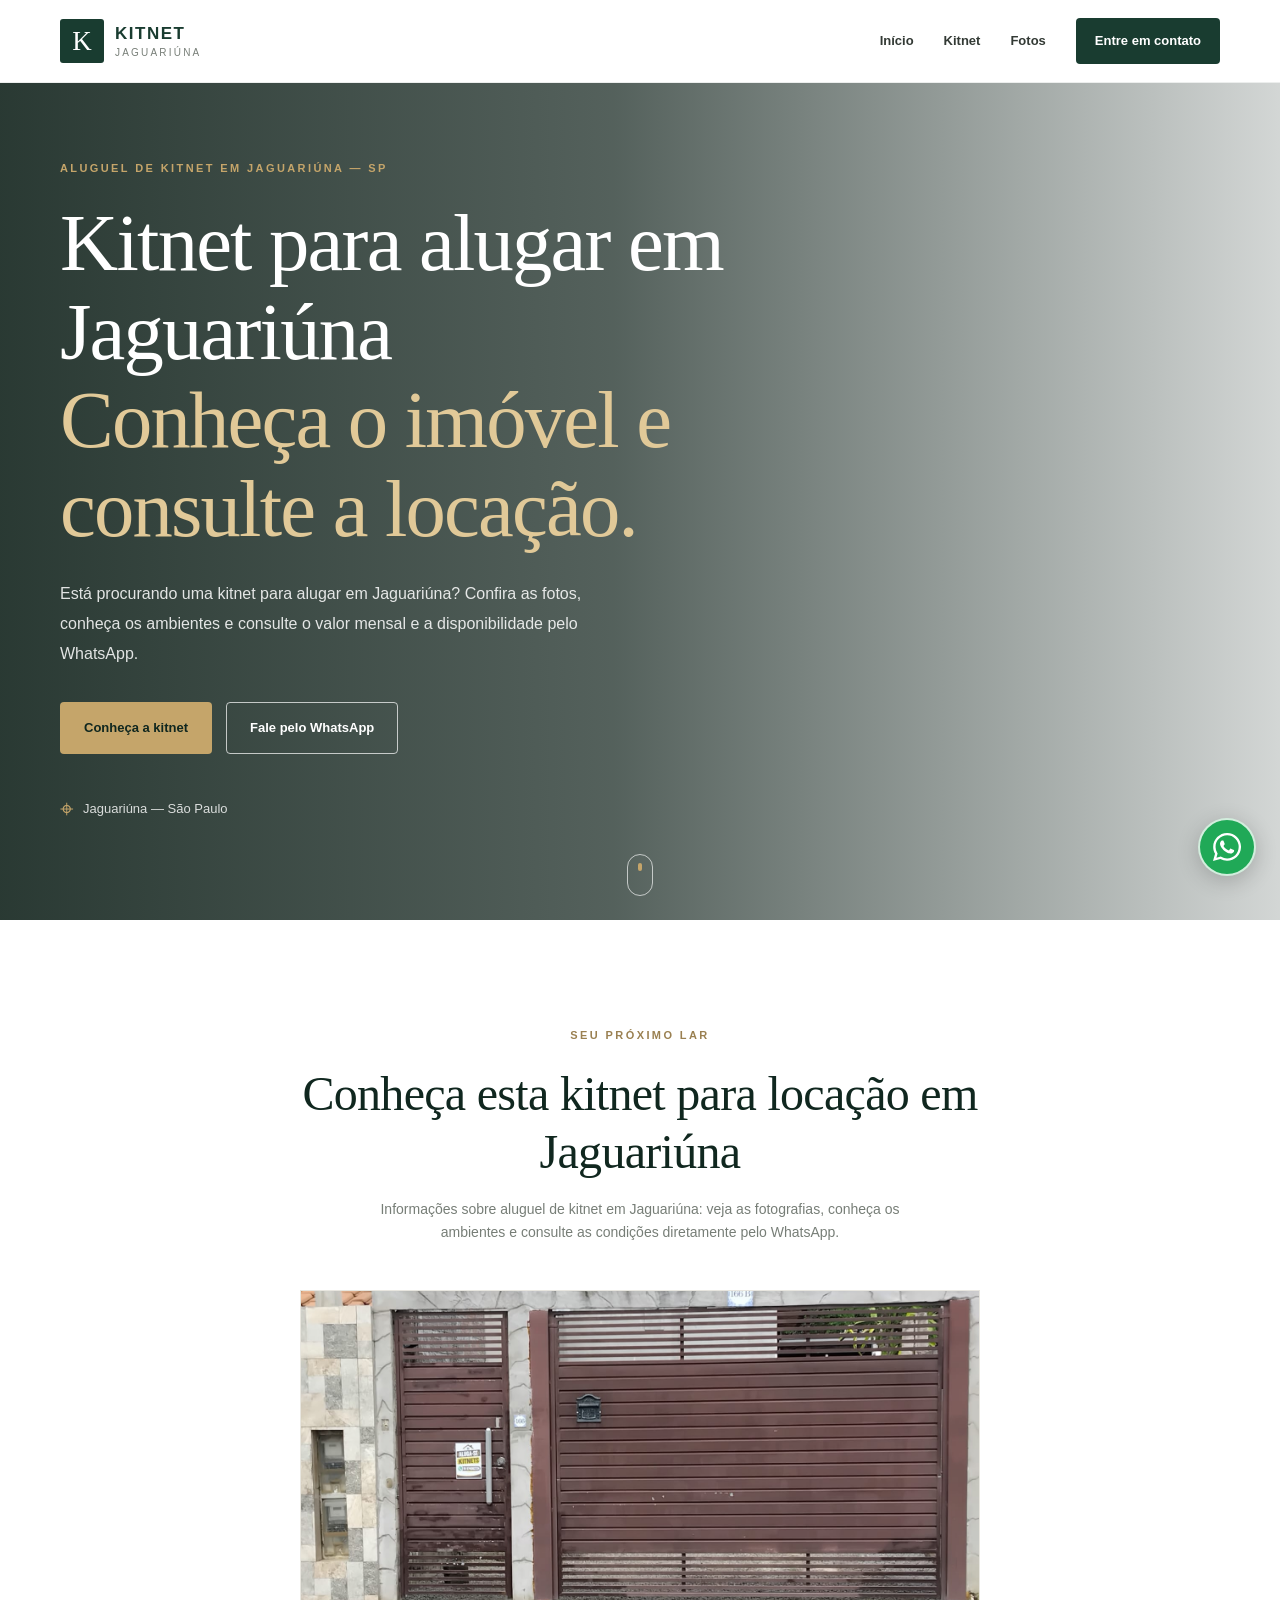
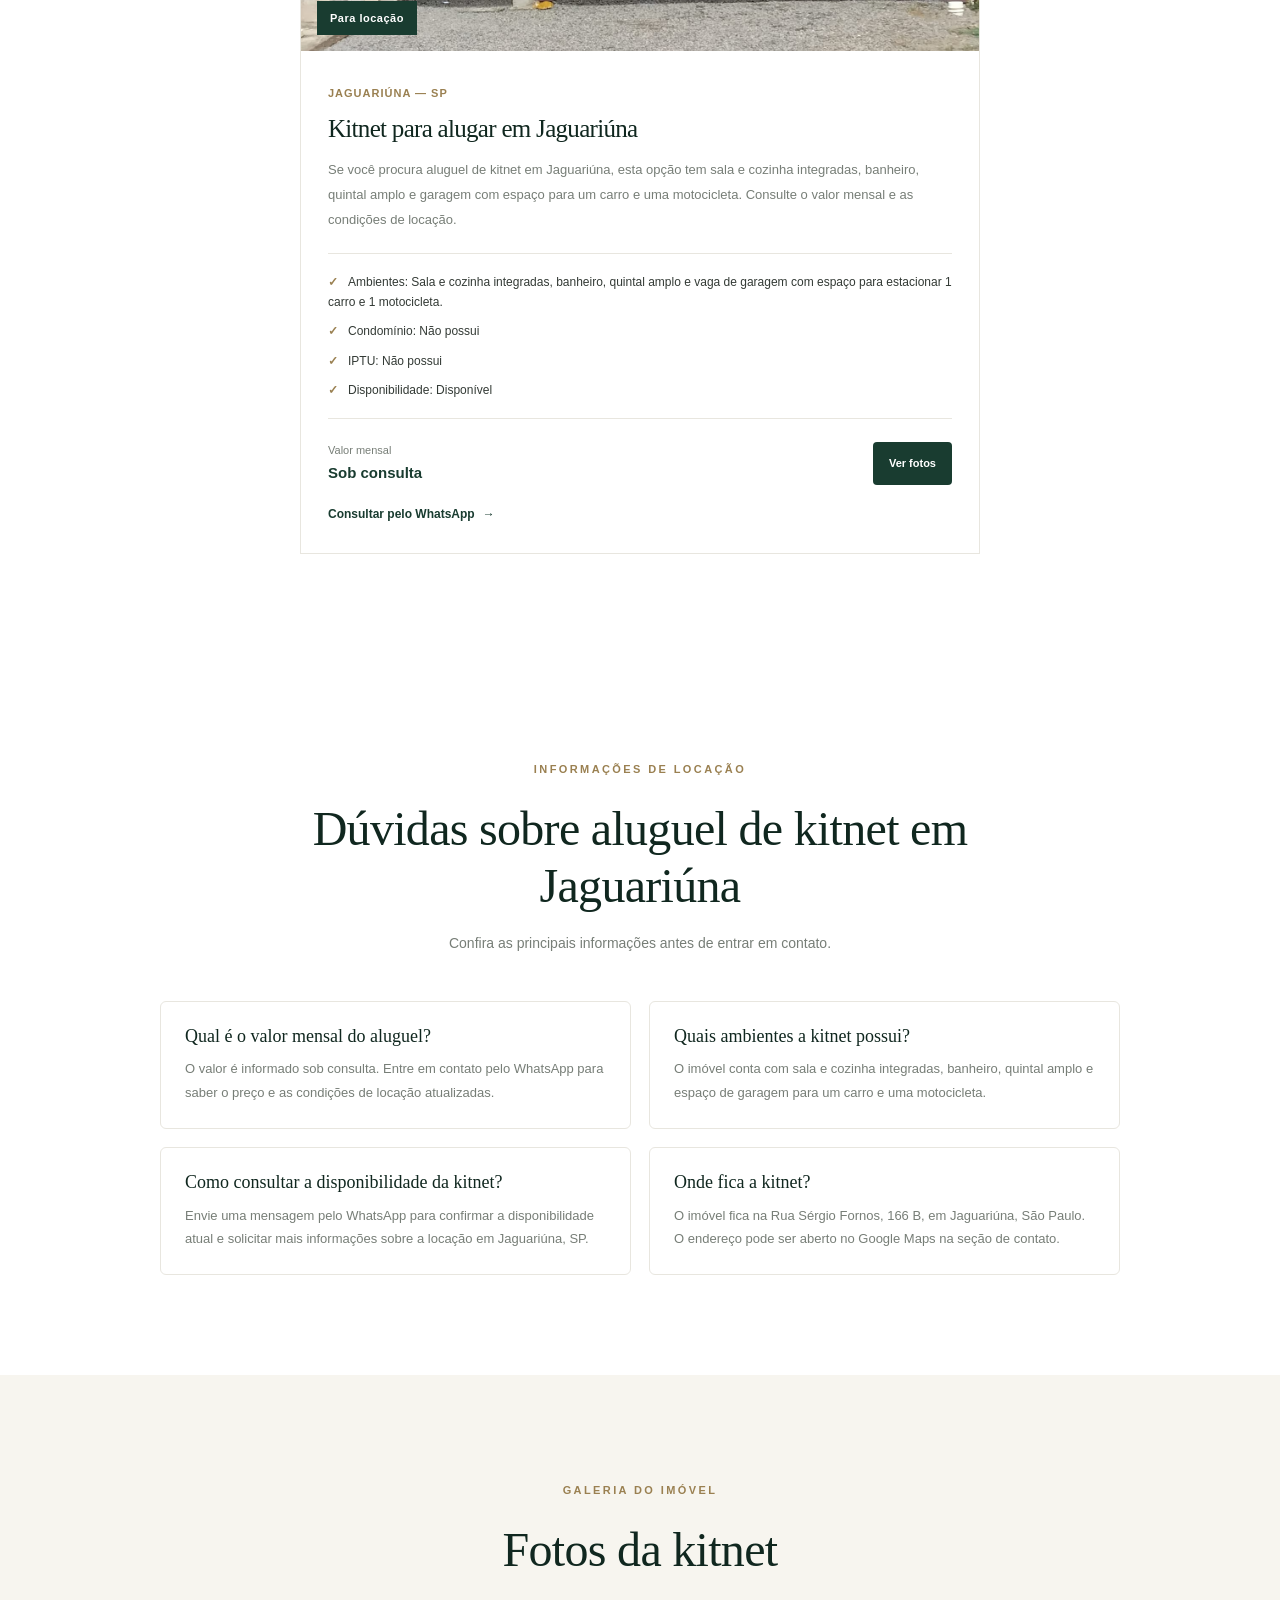
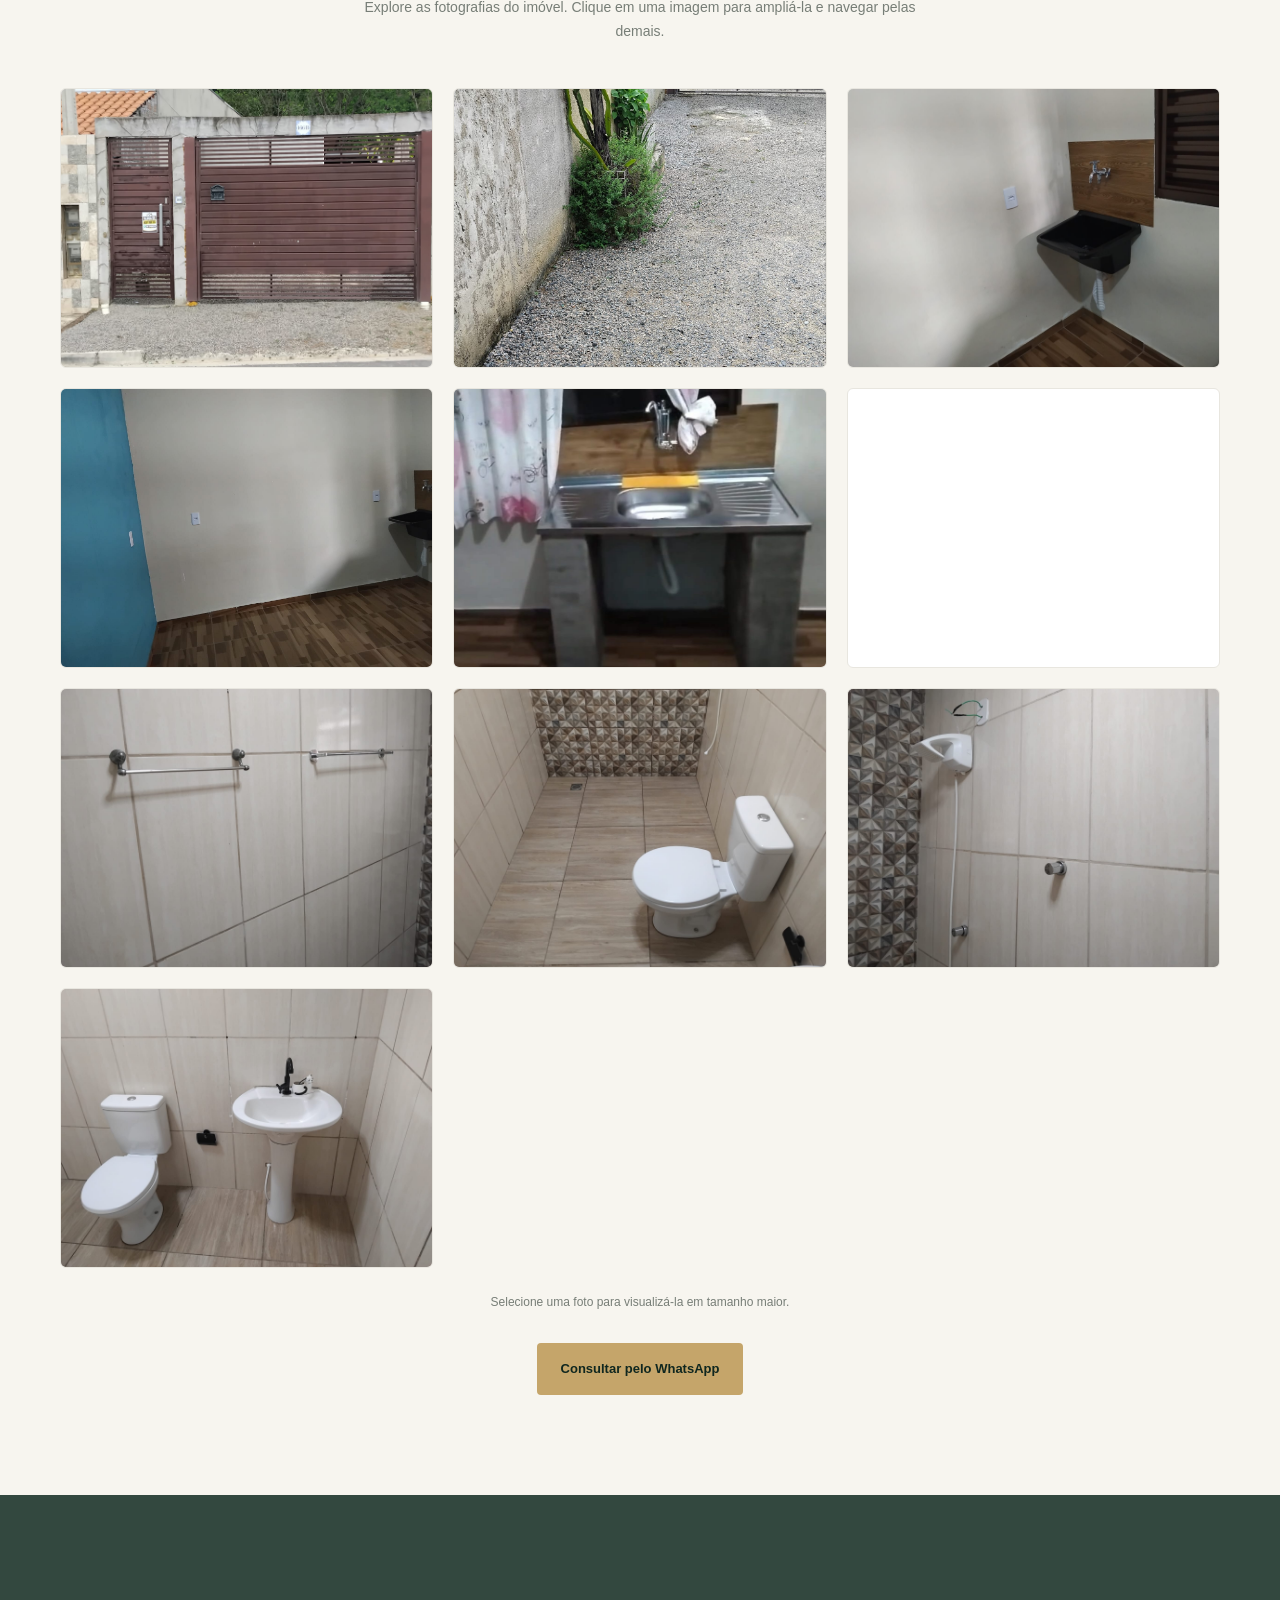
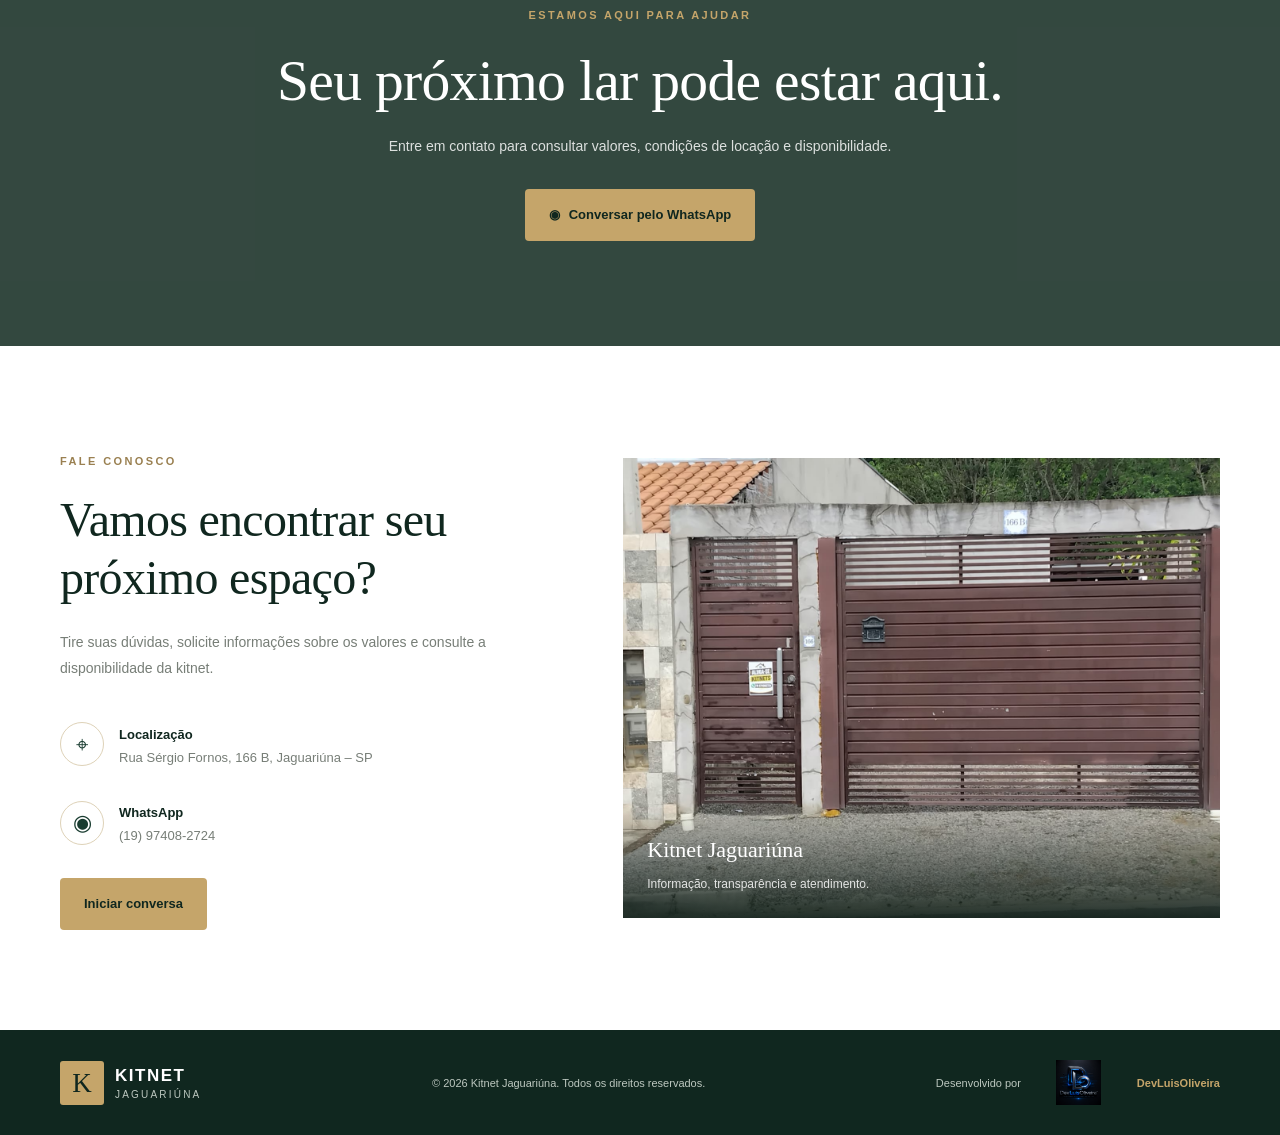
==== commit 4f9aafa8: "Incluir mais informações" ====
--- a/index.html
+++ b/index.html
@@ -233,7 +233,10 @@
 
               <ul class="property-details">
                 <li>Ambientes: Sala e cozinha integradas, banheiro, quintal amplo e vaga de garagem com espaço para estacionar 1 carro e 1 motocicleta.</li>
+                <li>Condomínio: Não possui</li>
+                <li>IPTU: Não possui</li>
                 <li>Disponibilidade: Disponível</li>
+
               </ul>
 
               <div class="property-footer">
